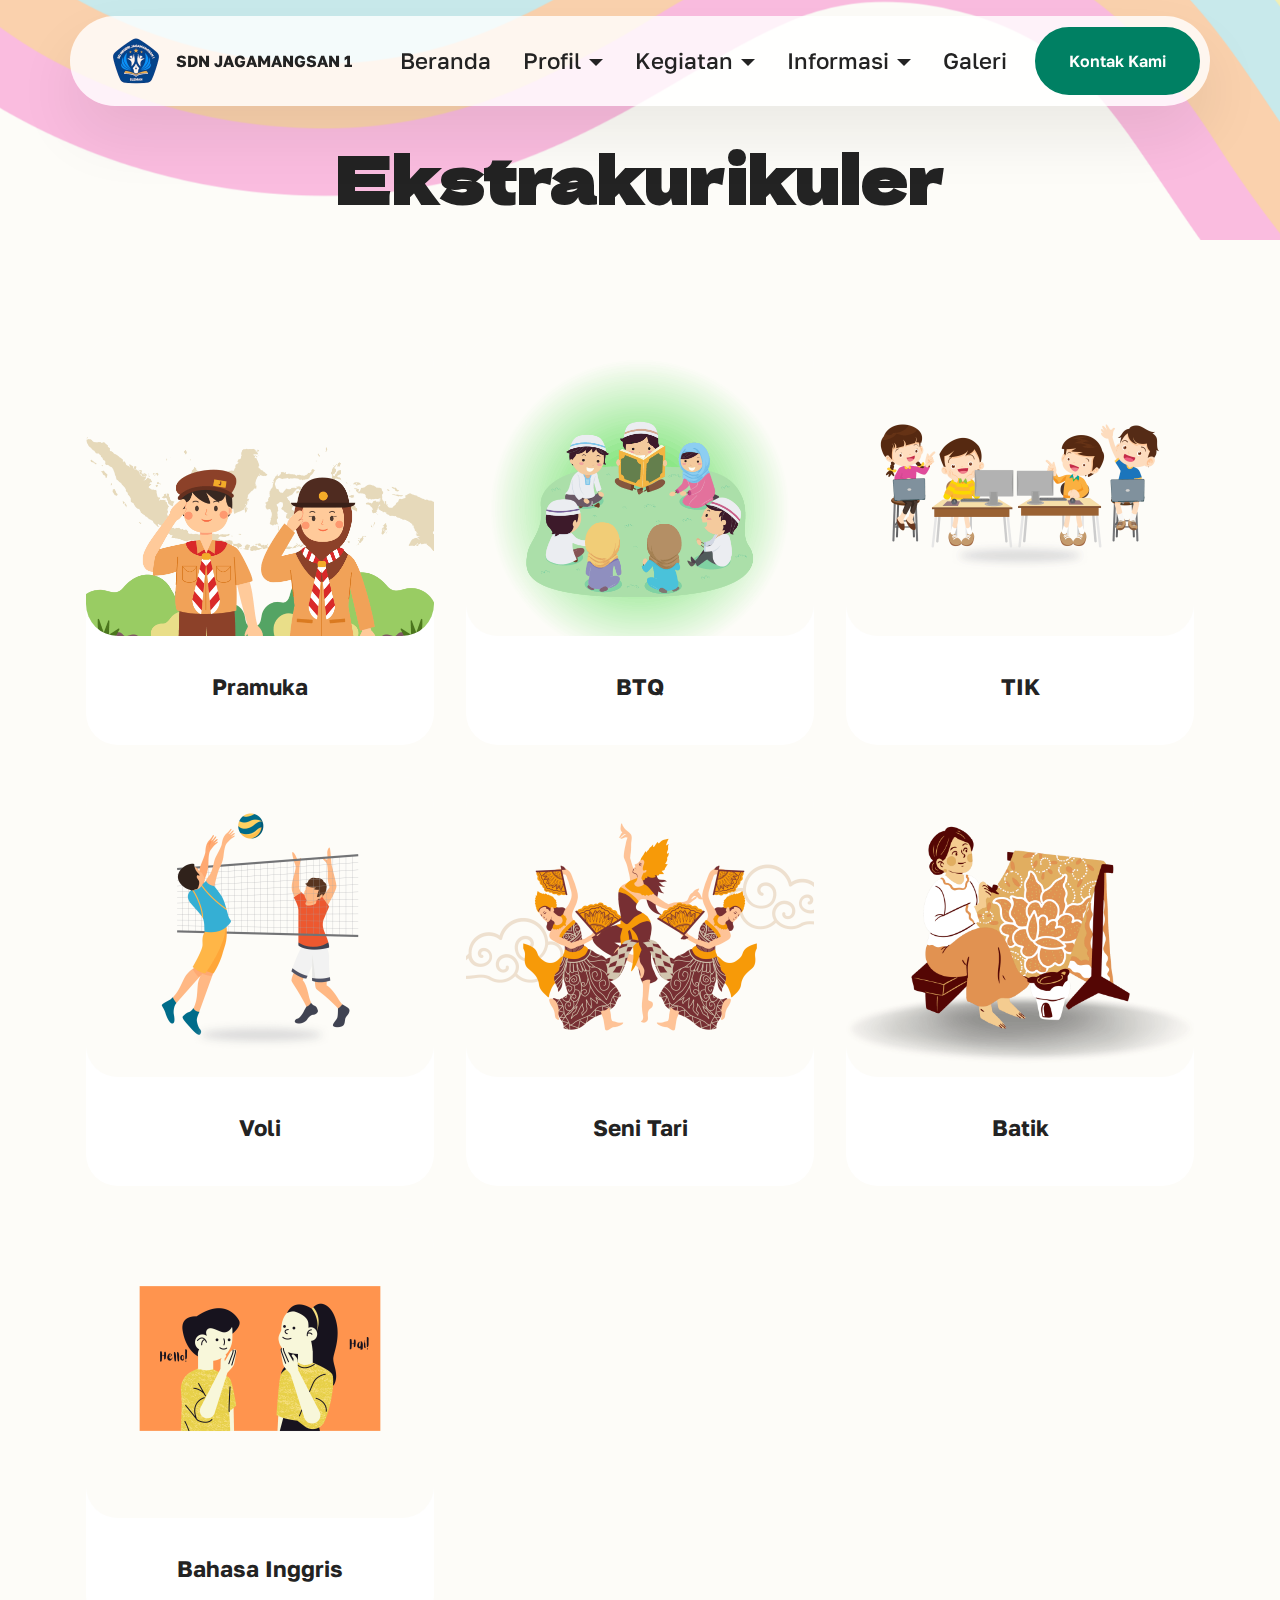
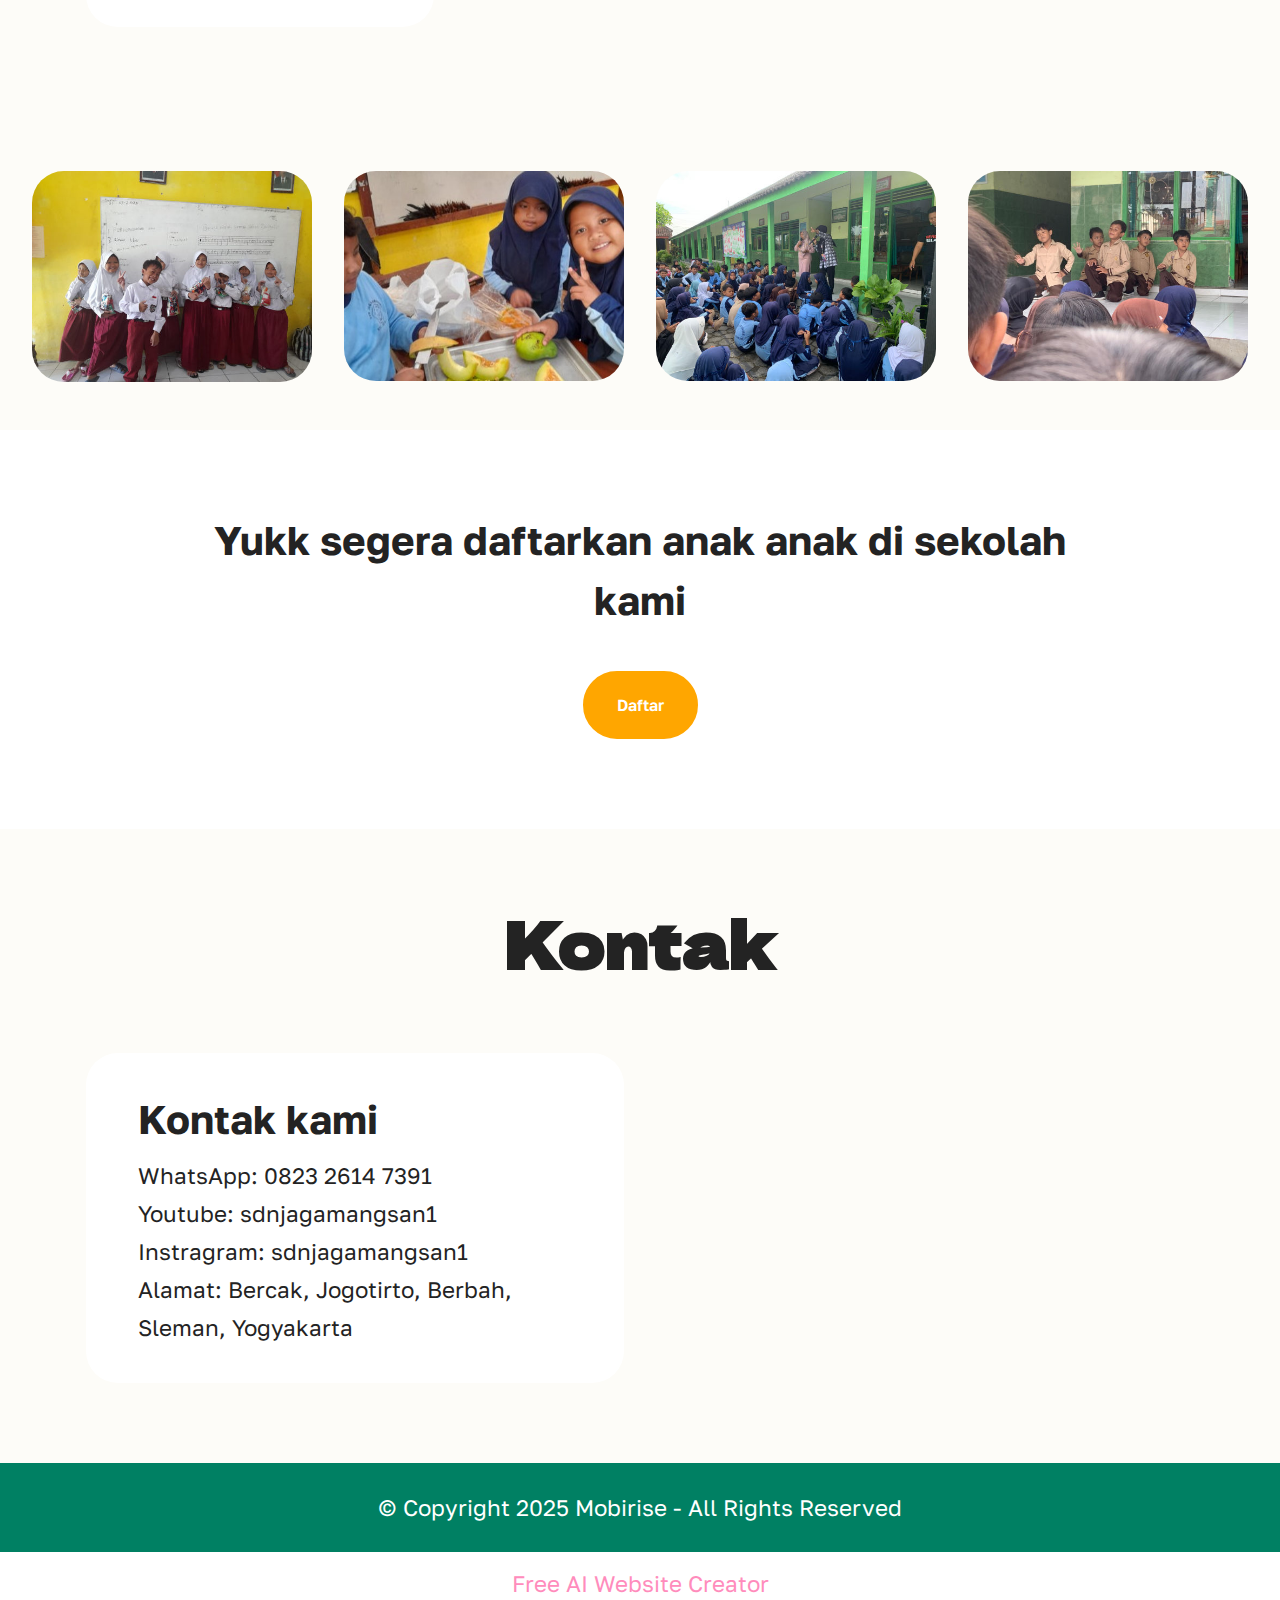
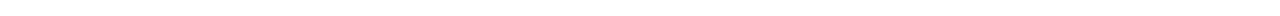
==== ekstrakurikuler.html @ c699a1b9 "satu" ====
<!DOCTYPE html>
<html  >
<head>
  <!-- Site made with Mobirise Website Builder v5.9.6, https://mobirise.com -->
  <meta charset="UTF-8">
  <meta http-equiv="X-UA-Compatible" content="IE=edge">
  <meta name="generator" content="Mobirise v5.9.6, mobirise.com">
  <meta name="viewport" content="width=device-width, initial-scale=1, minimum-scale=1">
  <link rel="shortcut icon" href="assets/images/channels4-profile-removebg-preview-96x96.png" type="image/x-icon">
  <meta name="description" content="">
  
  
  <title>Ekstrakurikuler</title>
  <link rel="stylesheet" href="assets/web/assets/mobirise-icons2/mobirise2.css">
  <link rel="stylesheet" href="assets/bootstrap/css/bootstrap.min.css">
  <link rel="stylesheet" href="assets/bootstrap/css/bootstrap-grid.min.css">
  <link rel="stylesheet" href="assets/bootstrap/css/bootstrap-reboot.min.css">
  <link rel="stylesheet" href="assets/parallax/jarallax.css">
  <link rel="stylesheet" href="assets/dropdown/css/style.css">
  <link rel="stylesheet" href="assets/theme/css/style.css">
  <link rel="preload" href="https://fonts.googleapis.com/css?family=Dela+Gothic+One:400&display=swap" as="style" onload="this.onload=null;this.rel='stylesheet'">
  <noscript><link rel="stylesheet" href="https://fonts.googleapis.com/css?family=Dela+Gothic+One:400&display=swap"></noscript>
  <link rel="preload" href="https://fonts.googleapis.com/css?family=Golos+Text:400,500,600,700,800,900&display=swap" as="style" onload="this.onload=null;this.rel='stylesheet'">
  <noscript><link rel="stylesheet" href="https://fonts.googleapis.com/css?family=Golos+Text:400,500,600,700,800,900&display=swap"></noscript>
  <link rel="preload" as="style" href="assets/mobirise/css/mbr-additional.css"><link rel="stylesheet" href="assets/mobirise/css/mbr-additional.css" type="text/css">

  
  
  
</head>
<body>
  
  <section data-bs-version="5.1" class="menu menu1 cid-u5FFKKvWVM" once="menu" id="menu01-23">
	

	<nav class="navbar navbar-dropdown navbar-fixed-top navbar-expand-lg">
		<div class="container">
			<div class="navbar-brand">
				<span class="navbar-logo">
					<a href="https://mobiri.se">
						<img src="assets/images/channels4-profile-removebg-preview-96x96.png" alt="Mobirise Website Builder" style="height: 3rem;">
					</a>
				</span>
				<span class="navbar-caption-wrap"><a class="navbar-caption text-black display-4" href="https://mobiri.se">SDN JAGAMANGSAN 1</a></span>
			</div>
			<button class="navbar-toggler" type="button" data-toggle="collapse" data-bs-toggle="collapse" data-target="#navbarSupportedContent" data-bs-target="#navbarSupportedContent" aria-controls="navbarNavAltMarkup" aria-expanded="false" aria-label="Toggle navigation">
				<div class="hamburger">
					<span></span>
					<span></span>
					<span></span>
					<span></span>
				</div>
			</button>
			<div class="collapse navbar-collapse" id="navbarSupportedContent">
				<ul class="navbar-nav nav-dropdown" data-app-modern-menu="true"><li class="nav-item">
						<a class="nav-link link text-black text-primary display-7" href="index.html">Beranda</a>
					</li>
					<li class="nav-item dropdown">
						<a class="nav-link link text-black dropdown-toggle display-7" href="https://mobiri.se" aria-expanded="false" data-toggle="dropdown-submenu" data-bs-toggle="dropdown" data-bs-auto-close="outside">Profil</a><div class="dropdown-menu" aria-labelledby="dropdown-407"><a class="text-black dropdown-item text-primary display-7" href="sejarah.html">Sejarah</a><a class="text-black show dropdown-item text-primary display-7" href="visi-misi.html">Visi Misi</a><a class="text-black dropdown-item text-primary display-7" href="struktur-oganisasi.html">Struktur Organisasi</a><a class="text-black show dropdown-item text-primary display-7" href="tenaga-pendidik.html">Tenaga Pendidik</a><a class="text-black show dropdown-item text-primary display-7" href="fasilitas.html">Fasilitas</a></div>
					</li>
					<li class="nav-item dropdown">
						<a class="nav-link link text-black dropdown-toggle display-7" href="https://mobiri.se" data-toggle="dropdown-submenu" data-bs-toggle="dropdown" data-bs-auto-close="outside" aria-expanded="false">Kegiatan</a><div class="dropdown-menu" aria-labelledby="dropdown-950"><a class="text-black dropdown-item text-primary display-7" href="intrakurikuler.html">Intrakurikuler</a><a class="text-black show dropdown-item text-primary display-7" href="ekstrakurikuler.html">Ekstrakurikuler</a></div>
					</li><li class="nav-item dropdown"><a class="nav-link link text-black dropdown-toggle display-7" href="https://mobiri.se" data-toggle="dropdown-submenu" data-bs-toggle="dropdown" data-bs-auto-close="outside" aria-expanded="false">Informasi</a><div class="dropdown-menu" aria-labelledby="dropdown-753"><a class="text-black dropdown-item text-primary display-7" href="pengumuman.html">Pengumuman</a><a class="text-black show dropdown-item text-primary display-7" href="pendaftaran.html">Pendaftaran</a></div></li><li class="nav-item"><a class="nav-link link text-black text-primary display-7" href="galeri.html">Galeri</a></li></ul>
				
				<div class="navbar-buttons mbr-section-btn"><a class="btn btn-danger display-4" href="kontak-kami.html">Kontak Kami</a></div>
			</div>
		</div>
	</nav>
</section>

<section data-bs-version="5.1" class="article11 cid-u5FFKLcJy8" id="article11-24">
    

    
    
    <div class="container">
        <div class="row justify-content-center">
            <div class="title col-md-12 col-lg-10">
                <h3 class="mbr-section-title mbr-fonts-style align-center mt-0 mb-0 display-2"><strong>Ekstrakurikuler</strong></h3>
                
                
            </div>
        </div>
    </div>
</section>

<section data-bs-version="5.1" class="features6 cid-uaX5LR3pZO" id="features06-4h">
	
	
	<div class="container">
		<div class="row justify-content-center">
			<div class="col-12 content-head">
				
			</div>
		</div>
		<div class="row">
			<div class="item features-image col-12 col-md-6 col-lg-4">
				<div class="item-wrapper">
					<div class="item-img">
						<img src="assets/images/pramuka-696x696.png" alt="Mobirise Website Builder">
					</div>
					<div class="item-content">
						<h5 class="item-title mbr-fonts-style display-7">
							<strong>Pramuka</strong></h5>
						
						
					</div>
				</div>
			</div>
			<div class="item features-image col-12 col-md-6 col-lg-4">
				<div class="item-wrapper">
					<div class="item-img">
						<img src="assets/images/mengaji-1-696x696.png" alt="Mobirise Website Builder">
					</div>
					<div class="item-content">
						<h5 class="item-title mbr-fonts-style display-7">
							<strong>BTQ</strong></h5>
						
						
					</div>
				</div>
			</div>
			<div class="item features-image col-12 col-md-6 col-lg-4">
				<div class="item-wrapper">
					<div class="item-img">
						<img src="assets/images/tik-696x696.png" alt="Mobirise Website Builder">
					</div>
					<div class="item-content">
						<h5 class="item-title mbr-fonts-style display-7">
							<strong>TIK</strong></h5>
						
						
					</div>
				</div>
			</div><div class="item features-image col-12 col-md-6 col-lg-4">
				<div class="item-wrapper">
					<div class="item-img">
						<img src="assets/images/voli-1-696x696.png" alt="Mobirise Website Builder" data-slide-to="3" data-bs-slide-to="4">
					</div>
					<div class="item-content">
						<h5 class="item-title mbr-fonts-style display-7">
							<strong>Voli</strong></h5>
						
						
					</div>
				</div>
			</div><div class="item features-image col-12 col-md-6 col-lg-4">
				<div class="item-wrapper">
					<div class="item-img">
						<img src="assets/images/seni-tari-696x696.png" alt="Mobirise Website Builder" data-slide-to="4" data-bs-slide-to="5">
					</div>
					<div class="item-content">
						<h5 class="item-title mbr-fonts-style display-7">
							<strong>Seni Tari</strong></h5>
						
						
					</div>
				</div>
			</div><div class="item features-image col-12 col-md-6 col-lg-4">
				<div class="item-wrapper">
					<div class="item-img">
						<img src="assets/images/batik-1-696x696.png" alt="Mobirise Website Builder" data-slide-to="5" data-bs-slide-to="6">
					</div>
					<div class="item-content">
						<h5 class="item-title mbr-fonts-style display-7">
							<strong>Batik</strong></h5>
						
						
					</div>
				</div>
			</div><div class="item features-image col-12 col-md-6 col-lg-4">
				<div class="item-wrapper">
					<div class="item-img">
						<img src="assets/images/bahasa-inggris-696x696.png" alt="Mobirise Website Builder" data-slide-to="6" data-bs-slide-to="7">
					</div>
					<div class="item-content">
						<h5 class="item-title mbr-fonts-style display-7">
							<strong>Bahasa Inggris</strong></h5>
						
						
					</div>
				</div>
			</div>
		</div>
	</div>
</section>

<section data-bs-version="5.1" class="gallery3 cid-ubiiFewGt9" id="gallery03-4z">
    
    
    <div class="container-fluid">
      <div class="row justify-content-center">
        <div class="col-12 content-head">
          
        </div>
      </div>
      <div class="row">
        <div class="item features-image mb-4 col-6 col-md-4 col-lg-3">
          <div class="item-wrapper">
            <div class="item-img mb-3">
              <img src="assets/images/bu-karni-p5-518x389.jpg" alt="Mobirise Website Builder" title="" data-slide-to="0" data-bs-slide-to="0">
            </div>
            
          </div>
        </div>
        <div class="item features-image mb-4 col-6 col-md-4 col-lg-3">
          <div class="item-wrapper">
            <div class="item-img mb-3">
              <img src="assets/images/p5-bu-karni-518x691.jpeg" alt="Mobirise Website Builder" title="" data-slide-to="1" data-bs-slide-to="1">
            </div>
            
          </div>
        </div>
        <div class="item features-image mb-4 col-6 col-md-4 col-lg-3">
          <div class="item-wrapper">
            <div class="item-img mb-3">
              <img src="assets/images/whatsapp-image-2024-03-09-at-16.23.41-518x388.jpg" alt="Mobirise Website Builder" title="" data-slide-to="2" data-bs-slide-to="2">
            </div>
            
          </div>
        </div>
        <div class="item features-image mb-4 col-6 col-md-4 col-lg-3">
          <div class="item-wrapper">
            <div class="item-img mb-3">
              <img src="assets/images/whatsapp-image-2024-04-22-at-08.17.10-518x388.jpg" alt="Mobirise Website Builder" title="" data-slide-to="3" data-bs-slide-to="3">
            </div>
            
          </div>
        </div>
      </div>
    </div>
  </section>

<section data-bs-version="5.1" class="article11 cid-ubo1JWiK8D mbr-parallax-background" id="article11-51">
    

    
    
    <div class="container">
        <div class="row justify-content-center">
            <div class="title col-md-12 col-lg-10">
                <h3 class="mbr-section-title mbr-fonts-style align-center mt-0 mb-0 display-5"><strong>Yukk segera daftarkan anak anak di sekolah kami</strong></h3>
                
                <div class="mbr-section-btn align-center mt-4"><a class="btn btn-secondary display-4" href="https://wa.me/6287838327234?text=Saya%20ingin%20mendapatkan%20informasi%20PPDB%20SD%20Negeri%20Jagamangsan%201">Daftar</a></div>
            </div>
        </div>
    </div>
</section>

<section data-bs-version="5.1" class="contacts2 map1 cid-uascmlKrQj" id="contacts02-4a">

    

    
    <div class="container">
        <div class="row justify-content-center">
            <div class="col-12 content-head">
                <div class="mbr-section-head mb-5">
                    <h3 class="mbr-section-title mbr-fonts-style align-center mb-0 display-2">
                        <strong>Kontak</strong></h3>
                    
                </div>
            </div>
        </div>
        <div class="row justify-content-center mt-4">
            <div class="card col-12 col-md-6">
                <div class="card-wrapper">
                    <div class="text-wrapper">
                        <h5 class="cardTitle mbr-fonts-style mb-2 display-5">
                        <strong>Kontak kami</strong></h5>
                    <ul class="list mbr-fonts-style display-7">
                        <li class="mbr-text item-wrap"><span style="font-size: 1.4rem;">WhatsApp: 0823 2614 7391</span><br></li>
                        <li class="mbr-text item-wrap">Youtube: sdnjagamangsan1</li>
                        <li class="mbr-text item-wrap">Instragram: sdnjagamangsan1</li><li class="mbr-text item-wrap">Alamat: Bercak, Jogotirto, Berbah, Sleman, Yogyakarta</li>
                    </ul>
                    </div>
                </div>
            </div>
            <div class="map-wrapper col-12 col-md-6">
                <div class="google-map"><iframe frameborder="0" style="border:0" src="https://www.google.com/maps/embed?pb=!1m18!1m12!1m3!1d3952.758239607634!2d110.47816917468333!3d-7.81539607760584!2m3!1f0!2f0!3f0!3m2!1i1024!2i768!4f13.1!3m3!1m2!1s0x2e7a505c04a96737%3A0x9ee2228bad907ce1!2sSD%20Negeri%20Jagamangsan%201%20Jogotirto%20Berbah%20Sleman!5e0!3m2!1sid!2sid!4v1709206261311!5m2!1sid!2sid" allowfullscreen=""></iframe></div>
            </div>
        </div>
    </div>
</section>

<section data-bs-version="5.1" class="footer4 cid-u5FFKO2Dre" once="footers" id="footer04-29">

    

    

    <div class="container">
        <div class="media-container-row align-center mbr-white">
            <div class="col-12">
                <p class="mbr-text mb-0 mbr-fonts-style display-7">
                    © Copyright 2025 Mobirise - All Rights Reserved
                </p>
            </div>
        </div>
    </div>
</section><section class="display-7" style="padding: 0;align-items: center;justify-content: center;flex-wrap: wrap;    align-content: center;display: flex;position: relative;height: 4rem;"><a href="https://mobiri.se/3088887" style="flex: 1 1;height: 4rem;position: absolute;width: 100%;z-index: 1;"><img alt="" style="height: 4rem;" src="[data-uri]"></a><p style="margin: 0;text-align: center;" class="display-7">&#8204;</p><a style="z-index:1" href="https://mobirise.com/builder/ai-website-creator.html">Free AI Website Creator</a></section><script src="assets/bootstrap/js/bootstrap.bundle.min.js"></script>  <script src="assets/parallax/jarallax.js"></script>  <script src="assets/smoothscroll/smooth-scroll.js"></script>  <script src="assets/ytplayer/index.js"></script>  <script src="assets/dropdown/js/navbar-dropdown.js"></script>  <script src="assets/theme/js/script.js"></script>  
  
  
</body>
</html>
---- assets/web/assets/mobirise-icons2/mobirise2.css ----
@font-face {
  font-family: 'Moririse2';
  font-display: swap;
  src:  url('mobirise2.eot?f2bix4');
  src:  url('mobirise2.eot?f2bix4#iefix') format('embedded-opentype'),
    url('mobirise2.ttf?f2bix4') format('truetype'),
    url('mobirise2.woff?f2bix4') format('woff'),
    url('mobirise2.svg?f2bix4#mobirise2') format('svg');
  font-weight: normal;
  font-style: normal;
}

[class^="mobi-"], [class*=" mobi-"] {
  /* use !important to prevent issues with browser extensions that change fonts */
  font-family: 'Moririse2' !important;
  speak: none;
  font-style: normal;
  font-weight: normal;
  font-variant: normal;
  text-transform: none;
  line-height: 1;

  /* Better Font Rendering =========== */
  -webkit-font-smoothing: antialiased;
  -moz-osx-font-smoothing: grayscale;
}

.mobi-mbri-add-submenu:before {
  content: "\e900";
}
.mobi-mbri-alert:before {
  content: "\e901";
}
.mobi-mbri-align-center:before {
  content: "\e902";
}
.mobi-mbri-align-justify:before {
  content: "\e903";
}
.mobi-mbri-align-left:before {
  content: "\e904";
}
.mobi-mbri-align-right:before {
  content: "\e905";
}
.mobi-mbri-android:before {
  content: "\e906";
}
.mobi-mbri-apple:before {
  content: "\e907";
}
.mobi-mbri-arrow-down:before {
  content: "\e908";
}
.mobi-mbri-arrow-next:before {
  content: "\e909";
}
.mobi-mbri-arrow-prev:before {
  content: "\e90a";
}
.mobi-mbri-arrow-up:before {
  content: "\e90b";
}
.mobi-mbri-bold:before {
  content: "\e90c";
}
.mobi-mbri-bookmark:before {
  content: "\e90d";
}
.mobi-mbri-bootstrap:before {
  content: "\e90e";
}
.mobi-mbri-briefcase:before {
  content: "\e90f";
}
.mobi-mbri-browse:before {
  content: "\e910";
}
.mobi-mbri-bulleted-list:before {
  content: "\e911";
}
.mobi-mbri-calendar:before {
  content: "\e912";
}
.mobi-mbri-camera:before {
  content: "\e913";
}
.mobi-mbri-cart-add:before {
  content: "\e914";
}
.mobi-mbri-cart-full:before {
  content: "\e915";
}
.mobi-mbri-cash:before {
  content: "\e916";
}
.mobi-mbri-change-style:before {
  content: "\e917";
}
.mobi-mbri-chat:before {
  content: "\e918";
}
.mobi-mbri-clock:before {
  content: "\e919";
}
.mobi-mbri-close:before {
  content: "\e91a";
}
.mobi-mbri-cloud:before {
  content: "\e91b";
}
.mobi-mbri-code:before {
  content: "\e91c";
}
.mobi-mbri-contact-form:before {
  content: "\e91d";
}
.mobi-mbri-credit-card:before {
  content: "\e91e";
}
.mobi-mbri-cursor-click:before {
  content: "\e91f";
}
.mobi-mbri-cust-feedback:before {
  content: "\e920";
}
.mobi-mbri-database:before {
  content: "\e921";
}
.mobi-mbri-delivery:before {
  content: "\e922";
}
.mobi-mbri-desktop:before {
  content: "\e923";
}
.mobi-mbri-devices:before {
  content: "\e924";
}
.mobi-mbri-down:before {
  content: "\e925";
}
.mobi-mbri-download-2:before {
  content: "\e926";
}
.mobi-mbri-download:before {
  content: "\e927";
}
.mobi-mbri-drag-n-drop-2:before {
  content: "\e928";
}
.mobi-mbri-drag-n-drop:before {
  content: "\e929";
}
.mobi-mbri-edit-2:before {
  content: "\e92a";
}
.mobi-mbri-edit:before {
  content: "\e92b";
}
.mobi-mbri-error:before {
  content: "\e92c";
}
.mobi-mbri-extension:before {
  content: "\e92d";
}
.mobi-mbri-features:before {
  content: "\e92e";
}
.mobi-mbri-file:before {
  content: "\e92f";
}
.mobi-mbri-flag:before {
  content: "\e930";
}
.mobi-mbri-folder:before {
  content: "\e931";
}
.mobi-mbri-gift:before {
  content: "\e932";
}
.mobi-mbri-github:before {
  content: "\e933";
}
.mobi-mbri-globe-2:before {
  content: "\e934";
}
.mobi-mbri-globe:before {
  content: "\e935";
}
.mobi-mbri-growing-chart:before {
  content: "\e936";
}
.mobi-mbri-hearth:before {
  content: "\e937";
}
.mobi-mbri-help:before {
  content: "\e938";
}
.mobi-mbri-home:before {
  content: "\e939";
}
.mobi-mbri-hot-cup:before {
  content: "\e93a";
}
.mobi-mbri-idea:before {
  content: "\e93b";
}
.mobi-mbri-image-gallery:before {
  content: "\e93c";
}
.mobi-mbri-image-slider:before {
  content: "\e93d";
}
.mobi-mbri-info:before {
  content: "\e93e";
}
.mobi-mbri-italic:before {
  content: "\e93f";
}
.mobi-mbri-key:before {
  content: "\e940";
}
.mobi-mbri-laptop:before {
  content: "\e941";
}
.mobi-mbri-layers:before {
  content: "\e942";
}
.mobi-mbri-left-right:before {
  content: "\e943";
}
.mobi-mbri-left:before {
  content: "\e944";
}
.mobi-mbri-letter:before {
  content: "\e945";
}
.mobi-mbri-like:before {
  content: "\e946";
}
.mobi-mbri-link:before {
  content: "\e947";
}
.mobi-mbri-lock:before {
  content: "\e948";
}
.mobi-mbri-login:before {
  content: "\e949";
}
.mobi-mbri-logout:before {
  content: "\e94a";
}
.mobi-mbri-magic-stick:before {
  content: "\e94b";
}
.mobi-mbri-map-pin:before {
  content: "\e94c";
}
.mobi-mbri-menu:before {
  content: "\e94d";
}
.mobi-mbri-mobile-2:before {
  content: "\e94e";
}
.mobi-mbri-mobile-horizontal:before {
  content: "\e94f";
}
.mobi-mbri-mobile:before {
  content: "\e950";
}
.mobi-mbri-mobirise:before {
  content: "\e951";
}
.mobi-mbri-more-horizontal:before {
  content: "\e952";
}
.mobi-mbri-more-vertical:before {
  content: "\e953";
}
.mobi-mbri-music:before {
  content: "\e954";
}
.mobi-mbri-new-file:before {
  content: "\e955";
}
.mobi-mbri-numbered-list:before {
  content: "\e956";
}
.mobi-mbri-opened-folder:before {
  content: "\e957";
}
.mobi-mbri-pages:before {
  content: "\e958";
}
.mobi-mbri-paper-plane:before {
  content: "\e959";
}
.mobi-mbri-paperclip:before {
  content: "\e95a";
}
.mobi-mbri-phone:before {
  content: "\e95b";
}
.mobi-mbri-photo:before {
  content: "\e95c";
}
.mobi-mbri-photos:before {
  content: "\e95d";
}
.mobi-mbri-pin:before {
  content: "\e95e";
}
.mobi-mbri-play:before {
  content: "\e95f";
}
.mobi-mbri-plus:before {
  content: "\e960";
}
.mobi-mbri-preview:before {
  content: "\e961";
}
.mobi-mbri-print:before {
  content: "\e962";
}
.mobi-mbri-protect:before {
  content: "\e963";
}
.mobi-mbri-question:before {
  content: "\e964";
}
.mobi-mbri-quote-left:before {
  content: "\e965";
}
.mobi-mbri-quote-right:before {
  content: "\e966";
}
.mobi-mbri-redo:before {
  content: "\e967";
}
.mobi-mbri-refresh:before {
  content: "\e968";
}
.mobi-mbri-responsive-2:before {
  content: "\e969";
}
.mobi-mbri-responsive:before {
  content: "\e96a";
}
.mobi-mbri-right:before {
  content: "\e96b";
}
.mobi-mbri-rocket:before {
  content: "\e96c";
}
.mobi-mbri-sad-face:before {
  content: "\e96d";
}
.mobi-mbri-sale:before {
  content: "\e96e";
}
.mobi-mbri-save:before {
  content: "\e96f";
}
.mobi-mbri-search:before {
  content: "\e970";
}
.mobi-mbri-setting-2:before {
  content: "\e971";
}
.mobi-mbri-setting-3:before {
  content: "\e972";
}
.mobi-mbri-setting:before {
  content: "\e973";
}
.mobi-mbri-share:before {
  content: "\e974";
}
.mobi-mbri-shopping-bag:before {
  content: "\e975";
}
.mobi-mbri-shopping-basket:before {
  content: "\e976";
}
.mobi-mbri-shopping-cart:before {
  content: "\e977";
}
.mobi-mbri-sites:before {
  content: "\e978";
}
.mobi-mbri-smile-face:before {
  content: "\e979";
}
.mobi-mbri-speed:before {
  content: "\e97a";
}
.mobi-mbri-star:before {
  content: "\e97b";
}
.mobi-mbri-success:before {
  content: "\e97c";
}
.mobi-mbri-sun:before {
  content: "\e97d";
}
.mobi-mbri-sun2:before {
  content: "\e97e";
}
.mobi-mbri-tablet-vertical:before {
  content: "\e97f";
}
.mobi-mbri-tablet:before {
  content: "\e980";
}
.mobi-mbri-target:before {
  content: "\e981";
}
.mobi-mbri-timer:before {
  content: "\e982";
}
.mobi-mbri-to-ftp:before {
  content: "\e983";
}
.mobi-mbri-to-local-drive:before {
  content: "\e984";
}
.mobi-mbri-touch-swipe:before {
  content: "\e985";
}
.mobi-mbri-touch:before {
  content: "\e986";
}
.mobi-mbri-trash:before {
  content: "\e987";
}
.mobi-mbri-underline:before {
  content: "\e988";
}
.mobi-mbri-undo:before {
  content: "\e989";
}
.mobi-mbri-unlink:before {
  content: "\e98a";
}
.mobi-mbri-unlock:before {
  content: "\e98b";
}
.mobi-mbri-up-down:before {
  content: "\e98c";
}
.mobi-mbri-up:before {
  content: "\e98d";
}
.mobi-mbri-update:before {
  content: "\e98e";
}
.mobi-mbri-upload-2:before {
  content: "\e98f";
}
.mobi-mbri-upload:before {
  content: "\e990";
}
.mobi-mbri-user-2:before {
  content: "\e991";
}
.mobi-mbri-user:before {
  content: "\e992";
}
.mobi-mbri-users:before {
  content: "\e993";
}
.mobi-mbri-video-play:before {
  content: "\e994";
}
.mobi-mbri-video:before {
  content: "\e995";
}
.mobi-mbri-watch:before {
  content: "\e996";
}
.mobi-mbri-website-theme-2:before {
  content: "\e997";
}
.mobi-mbri-website-theme:before {
  content: "\e998";
}
.mobi-mbri-wifi:before {
  content: "\e999";
}
.mobi-mbri-windows:before {
  content: "\e99a";
}
.mobi-mbri-zoom-in:before {
  content: "\e99b";
}
.mobi-mbri-zoom-out:before {
  content: "\e99c";
}
---- assets/parallax/jarallax.css ----
.jarallax {
    position: relative;
    z-index: 0;
}
.jarallax > .jarallax-img {
    position: absolute;
    object-fit: cover;
    /* support for plugin https://github.com/bfred-it/object-fit-images */
    font-family: 'object-fit: cover;';
    top: 0;
    left: 0;
    width: 100%;
    height: 100%;
    z-index: -1;
}
---- assets/dropdown/css/style.css ----
.navbar-dropdown {
  left: 0;
  padding: 0;
  position: absolute;
  right: 0;
  top: 0;
  transition: all 0.45s ease;
  z-index: 1030;
  background: #282828; }
  .navbar-dropdown .navbar-logo {
    margin-right: 0.8rem;
    transition: margin 0.3s ease-in-out;
    vertical-align: middle; }
    .navbar-dropdown .navbar-logo img {
      height: 3.125rem;
      transition: all 0.3s ease-in-out; }
    .navbar-dropdown .navbar-logo.mbr-iconfont {
      font-size: 3.125rem;
      line-height: 3.125rem; }
  .navbar-dropdown .navbar-caption {
    font-weight: 700;
    white-space: normal;
    vertical-align: -4px;
    line-height: 3.125rem !important; }
    .navbar-dropdown .navbar-caption, .navbar-dropdown .navbar-caption:hover {
      color: inherit;
      text-decoration: none; }
  .navbar-dropdown .mbr-iconfont + .navbar-caption {
    vertical-align: -1px; }
  .navbar-dropdown.navbar-fixed-top {
    position: fixed; }
  .navbar-dropdown .navbar-brand span {
    vertical-align: -4px; }
  .navbar-dropdown.bg-color.transparent {
    background: none; }
  .navbar-dropdown.navbar-short .navbar-brand {
    padding: 0.625rem 0; }
    .navbar-dropdown.navbar-short .navbar-brand span {
      vertical-align: -1px; }
  .navbar-dropdown.navbar-short .navbar-caption {
    line-height: 2.375rem !important;
    vertical-align: -2px; }
  .navbar-dropdown.navbar-short .navbar-logo {
    margin-right: 0.5rem; }
    .navbar-dropdown.navbar-short .navbar-logo img {
      height: 2.375rem; }
    .navbar-dropdown.navbar-short .navbar-logo.mbr-iconfont {
      font-size: 2.375rem;
      line-height: 2.375rem; }
  .navbar-dropdown.navbar-short .mbr-table-cell {
    height: 3.625rem; }
  .navbar-dropdown .navbar-close {
    left: 0.6875rem;
    position: fixed;
    top: 0.75rem;
    z-index: 1000; }
  .navbar-dropdown .hamburger-icon {
    content: "";
    display: inline-block;
    vertical-align: middle;
    width: 16px;
    -webkit-box-shadow: 0 -6px 0 1px #282828,0 0 0 1px #282828,0 6px 0 1px #282828;
    -moz-box-shadow: 0 -6px 0 1px #282828,0 0 0 1px #282828,0 6px 0 1px #282828;
    box-shadow: 0 -6px 0 1px #282828,0 0 0 1px #282828,0 6px 0 1px #282828; }

.dropdown-menu .dropdown-toggle[data-toggle="dropdown-submenu"]::after {
  border-bottom: 0.35em solid transparent;
  border-left: 0.35em solid;
  border-right: 0;
  border-top: 0.35em solid transparent;
  margin-left: 0.3rem; }

.dropdown-menu .dropdown-item:focus {
  outline: 0; }

.nav-dropdown {
  font-size: 0.75rem;
  font-weight: 500;
  height: auto !important; }
  .nav-dropdown .nav-btn {
    padding-left: 1rem; }
  .nav-dropdown .link {
    margin: .667em 1.667em;
    font-weight: 500;
    padding: 0;
    transition: color .2s ease-in-out; }
    .nav-dropdown .link.dropdown-toggle {
      margin-right: 2.583em; }
      .nav-dropdown .link.dropdown-toggle::after {
        margin-left: .25rem;
        border-top: 0.35em solid;
        border-right: 0.35em solid transparent;
        border-left: 0.35em solid transparent;
        border-bottom: 0; }
      .nav-dropdown .link.dropdown-toggle[aria-expanded="true"] {
        margin: 0;
        padding: 0.667em 3.263em  0.667em 1.667em; }
  .nav-dropdown .link::after,
  .nav-dropdown .dropdown-item::after {
    color: inherit; }
  .nav-dropdown .btn {
    font-size: 0.75rem;
    font-weight: 700;
    letter-spacing: 0;
    margin-bottom: 0;
    padding-left: 1.25rem;
    padding-right: 1.25rem; }
  .nav-dropdown .dropdown-menu {
    border-radius: 0;
    border: 0;
    left: 0;
    margin: 0;
    padding-bottom: 1.25rem;
    padding-top: 1.25rem;
    position: relative; }
  .nav-dropdown .dropdown-submenu {
    margin-left: 0.125rem;
    top: 0; }
  .nav-dropdown .dropdown-item {
    font-weight: 500;
    line-height: 2;
    padding: 0.3846em 4.615em 0.3846em 1.5385em;
    position: relative;
    transition: color .2s ease-in-out, background-color .2s ease-in-out; }
    .nav-dropdown .dropdown-item::after {
      margin-top: -0.3077em;
      position: absolute;
      right: 1.1538em;
      top: 50%; }
    .nav-dropdown .dropdown-item:focus, .nav-dropdown .dropdown-item:hover {
      background: none; }

@media (max-width: 767px) {
  .nav-dropdown.navbar-toggleable-sm {
    bottom: 0;
    display: none;
    left: 0;
    overflow-x: hidden;
    position: fixed;
    top: 0;
    transform: translateX(-100%);
    -ms-transform: translateX(-100%);
    -webkit-transform: translateX(-100%);
    width: 18.75rem;
    z-index: 999; } }
.nav-dropdown.navbar-toggleable-xl {
  bottom: 0;
  display: none;
  left: 0;
  overflow-x: hidden;
  position: fixed;
  top: 0;
  transform: translateX(-100%);
  -ms-transform: translateX(-100%);
  -webkit-transform: translateX(-100%);
  width: 18.75rem;
  z-index: 999; }

.nav-dropdown-sm {
  display: block !important;
  overflow-x: hidden;
  overflow: auto;
  padding-top: 3.875rem; }
  .nav-dropdown-sm::after {
    content: "";
    display: block;
    height: 3rem;
    width: 100%; }
  .nav-dropdown-sm.collapse.in ~ .navbar-close {
    display: block !important; }
  .nav-dropdown-sm.collapsing, .nav-dropdown-sm.collapse.in {
    transform: translateX(0);
    -ms-transform: translateX(0);
    -webkit-transform: translateX(0);
    transition: all 0.25s ease-out;
    -webkit-transition: all 0.25s ease-out;
    background: #282828; }
  .nav-dropdown-sm.collapsing[aria-expanded="false"] {
    transform: translateX(-100%);
    -ms-transform: translateX(-100%);
    -webkit-transform: translateX(-100%); }
  .nav-dropdown-sm .nav-item {
    display: block;
    margin-left: 0 !important;
    padding-left: 0; }
  .nav-dropdown-sm .link,
  .nav-dropdown-sm .dropdown-item {
    border-top: 1px dotted rgba(255, 255, 255, 0.1);
    font-size: 0.8125rem;
    line-height: 1.6;
    margin: 0 !important;
    padding: 0.875rem 2.4rem 0.875rem 1.5625rem !important;
    position: relative;
    white-space: normal; }
    .nav-dropdown-sm .link:focus, .nav-dropdown-sm .link:hover,
    .nav-dropdown-sm .dropdown-item:focus,
    .nav-dropdown-sm .dropdown-item:hover {
      background: rgba(0, 0, 0, 0.2) !important;
      color: #c0a375; }
  .nav-dropdown-sm .nav-btn {
    position: relative;
    padding: 1.5625rem 1.5625rem 0 1.5625rem; }
    .nav-dropdown-sm .nav-btn::before {
      border-top: 1px dotted rgba(255, 255, 255, 0.1);
      content: "";
      left: 0;
      position: absolute;
      top: 0;
      width: 100%; }
    .nav-dropdown-sm .nav-btn + .nav-btn {
      padding-top: 0.625rem; }
      .nav-dropdown-sm .nav-btn + .nav-btn::before {
        display: none; }
  .nav-dropdown-sm .btn {
    padding: 0.625rem 0; }
  .nav-dropdown-sm .dropdown-toggle[data-toggle="dropdown-submenu"]::after {
    margin-left: .25rem;
    border-top: 0.35em solid;
    border-right: 0.35em solid transparent;
    border-left: 0.35em solid transparent;
    border-bottom: 0; }
  .nav-dropdown-sm .dropdown-toggle[data-toggle="dropdown-submenu"][aria-expanded="true"]::after {
    border-top: 0;
    border-right: 0.35em solid transparent;
    border-left: 0.35em solid transparent;
    border-bottom: 0.35em solid; }
  .nav-dropdown-sm .dropdown-menu {
    margin: 0;
    padding: 0;
    position: relative;
    top: 0;
    left: 0;
    width: 100%;
    border: 0;
    float: none;
    border-radius: 0;
    background: none; }
  .nav-dropdown-sm .dropdown-submenu {
    left: 100%;
    margin-left: 0.125rem;
    margin-top: -1.25rem;
    top: 0; }

.navbar-toggleable-sm .nav-dropdown .dropdown-menu {
  position: absolute; }

.navbar-toggleable-sm .nav-dropdown .dropdown-submenu {
  left: 100%;
  margin-left: 0.125rem;
  margin-top: -1.25rem;
  top: 0; }

.navbar-toggleable-sm.opened .nav-dropdown .dropdown-menu {
  position: relative; }

.navbar-toggleable-sm.opened .nav-dropdown .dropdown-submenu {
  left: 0;
  margin-left: 00rem;
  margin-top: 0rem;
  top: 0; }

.is-builder .nav-dropdown.collapsing {
  transition: none !important; }
---- assets/theme/css/style.css ----
@charset "UTF-8";
section {
  background-color: #ffffff;
}

body {
  font-style: normal;
  line-height: 1.5;
  font-weight: 400;
  color: #232323;
  position: relative;
}

button {
  background-color: transparent;
  border-color: transparent;
}

.embla__button,
.carousel-control {
  background-color: #edefea !important;
  opacity: 0.8 !important;
  color: #464845 !important;
  border-color: #edefea !important;
}

.carousel .close,
.modalWindow .close {
  background-color: #edefea !important;
  color: #464845 !important;
  border-color: #edefea !important;
  opacity: 0.8 !important;
}

.carousel .close:hover,
.modalWindow .close:hover {
  opacity: 1 !important;
}

.carousel-indicators li {
  background-color: #edefea !important;
  border: 2px solid #464845 !important;
}

.carousel-indicators li:hover,
.carousel-indicators li:active {
  opacity: 0.8 !important;
}

.embla__button:hover,
.carousel-control:hover {
  background-color: #edefea !important;
  opacity: 1 !important;
}

.modalWindow-video-container {
  height: 80%;
}

section,
.container,
.container-fluid {
  position: relative;
  word-wrap: break-word;
}

a.mbr-iconfont:hover {
  text-decoration: none;
}

.article .lead p,
.article .lead ul,
.article .lead ol,
.article .lead pre,
.article .lead blockquote {
  margin-bottom: 0;
}

a {
  font-style: normal;
  font-weight: 400;
  cursor: pointer;
}
a, a:hover {
  text-decoration: none;
}

.mbr-section-title {
  font-style: normal;
  line-height: 1.3;
}

.mbr-section-subtitle {
  line-height: 1.3;
}

.mbr-text {
  font-style: normal;
  line-height: 1.7;
}

h1,
h2,
h3,
h4,
h5,
h6,
.display-1,
.display-2,
.display-4,
.display-5,
.display-7,
span,
p,
a {
  line-height: 1;
  word-break: break-word;
  word-wrap: break-word;
  font-weight: 400;
}

b,
strong {
  font-weight: bold;
}

input:-webkit-autofill, input:-webkit-autofill:hover, input:-webkit-autofill:focus, input:-webkit-autofill:active {
  transition-delay: 9999s;
  -webkit-transition-property: background-color, color;
  transition-property: background-color, color;
}

textarea[type=hidden] {
  display: none;
}

section {
  background-position: 50% 50%;
  background-repeat: no-repeat;
  background-size: cover;
}
section .mbr-background-video,
section .mbr-background-video-preview {
  position: absolute;
  bottom: 0;
  left: 0;
  right: 0;
  top: 0;
}

.hidden {
  visibility: hidden;
}

.mbr-z-index20 {
  z-index: 20;
}

/*! Base colors */
.mbr-white {
  color: #ffffff;
}

.mbr-black {
  color: #111111;
}

.mbr-bg-white {
  background-color: #ffffff;
}

.mbr-bg-black {
  background-color: #000000;
}

/*! Text-aligns */
.align-left {
  text-align: left;
}

.align-center {
  text-align: center;
}

.align-right {
  text-align: right;
}

/*! Font-weight  */
.mbr-light {
  font-weight: 300;
}

.mbr-regular {
  font-weight: 400;
}

.mbr-semibold {
  font-weight: 500;
}

.mbr-bold {
  font-weight: 700;
}

/*! Media  */
.media-content {
  flex-basis: 100%;
}

.media-container-row {
  display: flex;
  flex-direction: row;
  flex-wrap: wrap;
  justify-content: center;
  align-content: center;
  align-items: start;
}
.media-container-row .media-size-item {
  width: 400px;
}

.media-container-column {
  display: flex;
  flex-direction: column;
  flex-wrap: wrap;
  justify-content: center;
  align-content: center;
  align-items: stretch;
}
.media-container-column > * {
  width: 100%;
}

@media (min-width: 992px) {
  .media-container-row {
    flex-wrap: nowrap;
  }
}
figure {
  margin-bottom: 0;
  overflow: hidden;
}

figure[mbr-media-size] {
  transition: width 0.1s;
}

img,
iframe {
  display: block;
  width: 100%;
}

.card {
  background-color: transparent;
  border: none;
}

.card-box {
  width: 100%;
}

.card-img {
  text-align: center;
  flex-shrink: 0;
  -webkit-flex-shrink: 0;
}

.media {
  max-width: 100%;
  margin: 0 auto;
}

.mbr-figure {
  align-self: center;
}

.media-container > div {
  max-width: 100%;
}

.mbr-figure img,
.card-img img {
  width: 100%;
}

@media (max-width: 991px) {
  .media-size-item {
    width: auto !important;
  }
  .media {
    width: auto;
  }
  .mbr-figure {
    width: 100% !important;
  }
}
/*! Buttons */
.mbr-section-btn {
  margin-left: -0.6rem;
  margin-right: -0.6rem;
  font-size: 0;
}

.btn {
  font-weight: 600;
  border-width: 1px;
  font-style: normal;
  margin: 0.6rem 0.6rem;
  white-space: normal;
  transition: all 0.2s ease-in-out;
  display: inline-flex;
  align-items: center;
  justify-content: center;
  word-break: break-word;
}

.btn-sm {
  font-weight: 600;
  letter-spacing: 0px;
  transition: all 0.3s ease-in-out;
}

.btn-md {
  font-weight: 600;
  letter-spacing: 0px;
  transition: all 0.3s ease-in-out;
}

.btn-lg {
  font-weight: 600;
  letter-spacing: 0px;
  transition: all 0.3s ease-in-out;
}

.btn-form {
  margin: 0;
}
.btn-form:hover {
  cursor: pointer;
}

nav .mbr-section-btn {
  margin-left: 0rem;
  margin-right: 0rem;
}

/*! Btn icon margin */
.btn .mbr-iconfont,
.btn.btn-sm .mbr-iconfont {
  order: 1;
  cursor: pointer;
  margin-left: 0.5rem;
  vertical-align: sub;
}

.btn.btn-md .mbr-iconfont,
.btn.btn-md .mbr-iconfont {
  margin-left: 0.8rem;
}

.mbr-regular {
  font-weight: 400;
}

.mbr-semibold {
  font-weight: 500;
}

.mbr-bold {
  font-weight: 700;
}

[type=submit] {
  -webkit-appearance: none;
}

/*! Full-screen */
.mbr-fullscreen .mbr-overlay {
  min-height: 100vh;
}

.mbr-fullscreen {
  display: flex;
  display: -moz-flex;
  display: -ms-flex;
  display: -o-flex;
  align-items: center;
  min-height: 100vh;
  padding-top: 3rem;
  padding-bottom: 3rem;
}

/*! Map */
.map {
  height: 25rem;
  position: relative;
}
.map iframe {
  width: 100%;
  height: 100%;
}

/*! Scroll to top arrow */
.mbr-arrow-up {
  bottom: 25px;
  right: 90px;
  position: fixed;
  text-align: right;
  z-index: 5000;
  color: #ffffff;
  font-size: 22px;
}

.mbr-arrow-up a {
  background: rgba(0, 0, 0, 0.2);
  border-radius: 50%;
  color: #fff;
  display: inline-block;
  height: 60px;
  width: 60px;
  border: 2px solid #fff;
  outline-style: none !important;
  position: relative;
  text-decoration: none;
  transition: all 0.3s ease-in-out;
  cursor: pointer;
  text-align: center;
}
.mbr-arrow-up a:hover {
  background-color: rgba(0, 0, 0, 0.4);
}
.mbr-arrow-up a i {
  line-height: 60px;
}

.mbr-arrow-up-icon {
  display: block;
  color: #fff;
}

.mbr-arrow-up-icon::before {
  content: "›";
  display: inline-block;
  font-family: serif;
  font-size: 22px;
  line-height: 1;
  font-style: normal;
  position: relative;
  top: 6px;
  left: -4px;
  transform: rotate(-90deg);
}

/*! Arrow Down */
.mbr-arrow {
  position: absolute;
  bottom: 45px;
  left: 50%;
  width: 60px;
  height: 60px;
  cursor: pointer;
  background-color: rgba(80, 80, 80, 0.5);
  border-radius: 50%;
  transform: translateX(-50%);
}
@media (max-width: 767px) {
  .mbr-arrow {
    display: none;
  }
}
.mbr-arrow > a {
  display: inline-block;
  text-decoration: none;
  outline-style: none;
  animation: arrowdown 1.7s ease-in-out infinite;
  color: #ffffff;
}
.mbr-arrow > a > i {
  position: absolute;
  top: -2px;
  left: 15px;
  font-size: 2rem;
}

#scrollToTop a i::before {
  content: "";
  position: absolute;
  display: block;
  border-bottom: 2.5px solid #fff;
  border-left: 2.5px solid #fff;
  width: 27.8%;
  height: 27.8%;
  left: 50%;
  top: 51%;
  transform: translateY(-30%) translateX(-50%) rotate(135deg);
}

@keyframes arrowdown {
  0% {
    transform: translateY(0px);
  }
  50% {
    transform: translateY(-5px);
  }
  100% {
    transform: translateY(0px);
  }
}
@media (max-width: 500px) {
  .mbr-arrow-up {
    left: 0;
    right: 0;
    text-align: center;
  }
}
/*Gradients animation*/
@keyframes gradient-animation {
  from {
    background-position: 0% 100%;
    animation-timing-function: ease-in-out;
  }
  to {
    background-position: 100% 0%;
    animation-timing-function: ease-in-out;
  }
}
.bg-gradient {
  background-size: 200% 200%;
  animation: gradient-animation 5s infinite alternate;
  -webkit-animation: gradient-animation 5s infinite alternate;
}

.menu .navbar-brand {
  display: -webkit-flex;
}
.menu .navbar-brand span {
  display: flex;
  display: -webkit-flex;
}
.menu .navbar-brand .navbar-caption-wrap {
  display: -webkit-flex;
}
.menu .navbar-brand .navbar-logo img {
  display: -webkit-flex;
  width: auto;
}
@media (min-width: 768px) and (max-width: 991px) {
  .menu .navbar-toggleable-sm .navbar-nav {
    display: -ms-flexbox;
  }
}
@media (max-width: 991px) {
  .menu .navbar-collapse {
    max-height: 93.5vh;
  }
  .menu .navbar-collapse.show {
    overflow: auto;
  }
}
@media (min-width: 992px) {
  .menu .navbar-nav.nav-dropdown {
    display: -webkit-flex;
  }
  .menu .navbar-toggleable-sm .navbar-collapse {
    display: -webkit-flex !important;
  }
  .menu .collapsed .navbar-collapse {
    max-height: 93.5vh;
  }
  .menu .collapsed .navbar-collapse.show {
    overflow: auto;
  }
}
@media (max-width: 767px) {
  .menu .navbar-collapse {
    max-height: 80vh;
  }
}

.nav-link .mbr-iconfont {
  margin-right: 0.5rem;
}

.navbar {
  display: -webkit-flex;
  -webkit-flex-wrap: wrap;
  -webkit-align-items: center;
  -webkit-justify-content: space-between;
}

.navbar-collapse {
  -webkit-flex-basis: 100%;
  -webkit-flex-grow: 1;
  -webkit-align-items: center;
}

.nav-dropdown .link {
  padding: 0.667em 1.667em !important;
  margin: 0 !important;
}

.nav {
  display: -webkit-flex;
  -webkit-flex-wrap: wrap;
}

.row {
  display: -webkit-flex;
  -webkit-flex-wrap: wrap;
}

.justify-content-center {
  -webkit-justify-content: center;
}

.form-inline {
  display: -webkit-flex;
}

.card-wrapper {
  -webkit-flex: 1;
}

.carousel-control {
  z-index: 10;
  display: -webkit-flex;
}

.carousel-controls {
  display: -webkit-flex;
}

.media {
  display: -webkit-flex;
}

.form-group:focus {
  outline: none;
}

.jq-selectbox__select {
  padding: 7px 0;
  position: relative;
}

.jq-selectbox__dropdown {
  overflow: hidden;
  border-radius: 10px;
  position: absolute;
  top: 100%;
  left: 0 !important;
  width: 100% !important;
}

.jq-selectbox__trigger-arrow {
  right: 0;
  transform: translateY(-50%);
}

.jq-selectbox li {
  padding: 1.07em 0.5em;
}

input[type=range] {
  padding-left: 0 !important;
  padding-right: 0 !important;
}

.modal-dialog,
.modal-content {
  height: 100%;
}

.modal-dialog .carousel-inner {
  height: calc(100vh - 1.75rem);
}
@media (max-width: 575px) {
  .modal-dialog .carousel-inner {
    height: calc(100vh - 1rem);
  }
}

.carousel-item {
  text-align: center;
}

.carousel-item img {
  margin: auto;
}

.navbar-toggler {
  align-self: flex-start;
  padding: 0.25rem 0.75rem;
  font-size: 1.25rem;
  line-height: 1;
  background: transparent;
  border: 1px solid transparent;
  border-radius: 0.25rem;
}

.navbar-toggler:focus,
.navbar-toggler:hover {
  text-decoration: none;
  box-shadow: none;
}

.navbar-toggler-icon {
  display: inline-block;
  width: 1.5em;
  height: 1.5em;
  vertical-align: middle;
  content: "";
  background: no-repeat center center;
  background-size: 100% 100%;
}

.navbar-toggler-left {
  position: absolute;
  left: 1rem;
}

.navbar-toggler-right {
  position: absolute;
  right: 1rem;
}

.card-img {
  width: auto;
}

.menu .navbar.collapsed:not(.beta-menu) {
  flex-direction: column;
}

.carousel-item.active,
.carousel-item-next,
.carousel-item-prev {
  display: flex;
}

.note-air-layout .dropup .dropdown-menu,
.note-air-layout .navbar-fixed-bottom .dropdown .dropdown-menu {
  bottom: initial !important;
}

html,
body {
  height: auto;
  min-height: 100vh;
}

.dropup .dropdown-toggle::after {
  display: none;
}

.form-asterisk {
  font-family: initial;
  position: absolute;
  top: -2px;
  font-weight: normal;
}

.form-control-label {
  position: relative;
  cursor: pointer;
  margin-bottom: 0.357em;
  padding: 0;
}

.alert {
  color: #ffffff;
  border-radius: 0;
  border: 0;
  font-size: 1.1rem;
  line-height: 1.5;
  margin-bottom: 1.875rem;
  padding: 1.25rem;
  position: relative;
  text-align: center;
}
.alert.alert-form::after {
  background-color: inherit;
  bottom: -7px;
  content: "";
  display: block;
  height: 14px;
  left: 50%;
  margin-left: -7px;
  position: absolute;
  transform: rotate(45deg);
  width: 14px;
}

.form-control {
  background-color: #ffffff;
  background-clip: border-box;
  color: #232323;
  line-height: 1rem !important;
  height: auto;
  padding: 1.2rem 2rem;
  transition: border-color 0.25s ease 0s;
  border: 1px solid transparent !important;
  border-radius: 4px;
  box-shadow: rgba(0, 0, 0, 0.07) 0px 1px 1px 0px, rgba(0, 0, 0, 0.07) 0px 1px 3px 0px, rgba(0, 0, 0, 0.03) 0px 0px 0px 1px;
}
.form-active .form-control:invalid {
  border-color: red;
}

.row > * {
  padding-right: 1rem;
  padding-left: 1rem;
}

form .row {
  margin-left: -0.6rem;
  margin-right: -0.6rem;
}
form .row [class*=col] {
  padding-left: 0.6rem;
  padding-right: 0.6rem;
}

form .mbr-section-btn {
  padding-left: 0.6rem;
  padding-right: 0.6rem;
}

form .form-check-input {
  margin-top: 0.5;
}

textarea.form-control {
  line-height: 1.5rem !important;
}

.form-group {
  margin-bottom: 1.2rem;
}

.form-control,
form .btn {
  min-height: 48px;
}

.gdpr-block label span.textGDPR input[name=gdpr] {
  top: 7px;
}

.form-control:focus {
  box-shadow: none;
}

:focus {
  outline: none;
}

.mbr-overlay {
  background-color: #000;
  bottom: 0;
  left: 0;
  opacity: 0.5;
  position: absolute;
  right: 0;
  top: 0;
  z-index: 0;
  pointer-events: none;
}

blockquote {
  font-style: italic;
  padding: 3rem;
  font-size: 1.09rem;
  position: relative;
  border-left: 3px solid;
}

ul,
ol,
pre,
blockquote {
  margin-bottom: 2.3125rem;
}

.mt-4 {
  margin-top: 2rem !important;
}

.mb-4 {
  margin-bottom: 2rem !important;
}

.container,
.container-fluid {
  padding-left: 16px;
  padding-right: 16px;
}

.row {
  margin-left: -16px;
  margin-right: -16px;
}
.row > [class*=col] {
  padding-left: 16px;
  padding-right: 16px;
}

@media (min-width: 992px) {
  .container-fluid {
    padding-left: 32px;
    padding-right: 32px;
  }
}
@media (max-width: 991px) {
  .mbr-container {
    padding-left: 16px;
    padding-right: 16px;
  }
}
.app-video-wrapper > img {
  opacity: 1;
}

.app-video-wrapper {
  background: transparent;
}

.item {
  position: relative;
}

.dropdown-menu .dropdown-menu {
  left: 100%;
}

.dropdown-item + .dropdown-menu {
  display: none;
}

.dropdown-item:hover + .dropdown-menu,
.dropdown-menu:hover {
  display: block;
}

@media (min-aspect-ratio: 16/9) {
  .mbr-video-foreground {
    height: 300% !important;
    top: -100% !important;
  }
}
@media (max-aspect-ratio: 16/9) {
  .mbr-video-foreground {
    width: 300% !important;
    left: -100% !important;
  }
}.engine {
	position: absolute;
	text-indent: -2400px;
	text-align: center;
	padding: 0;
	top: 0;
	left: -2400px;
}
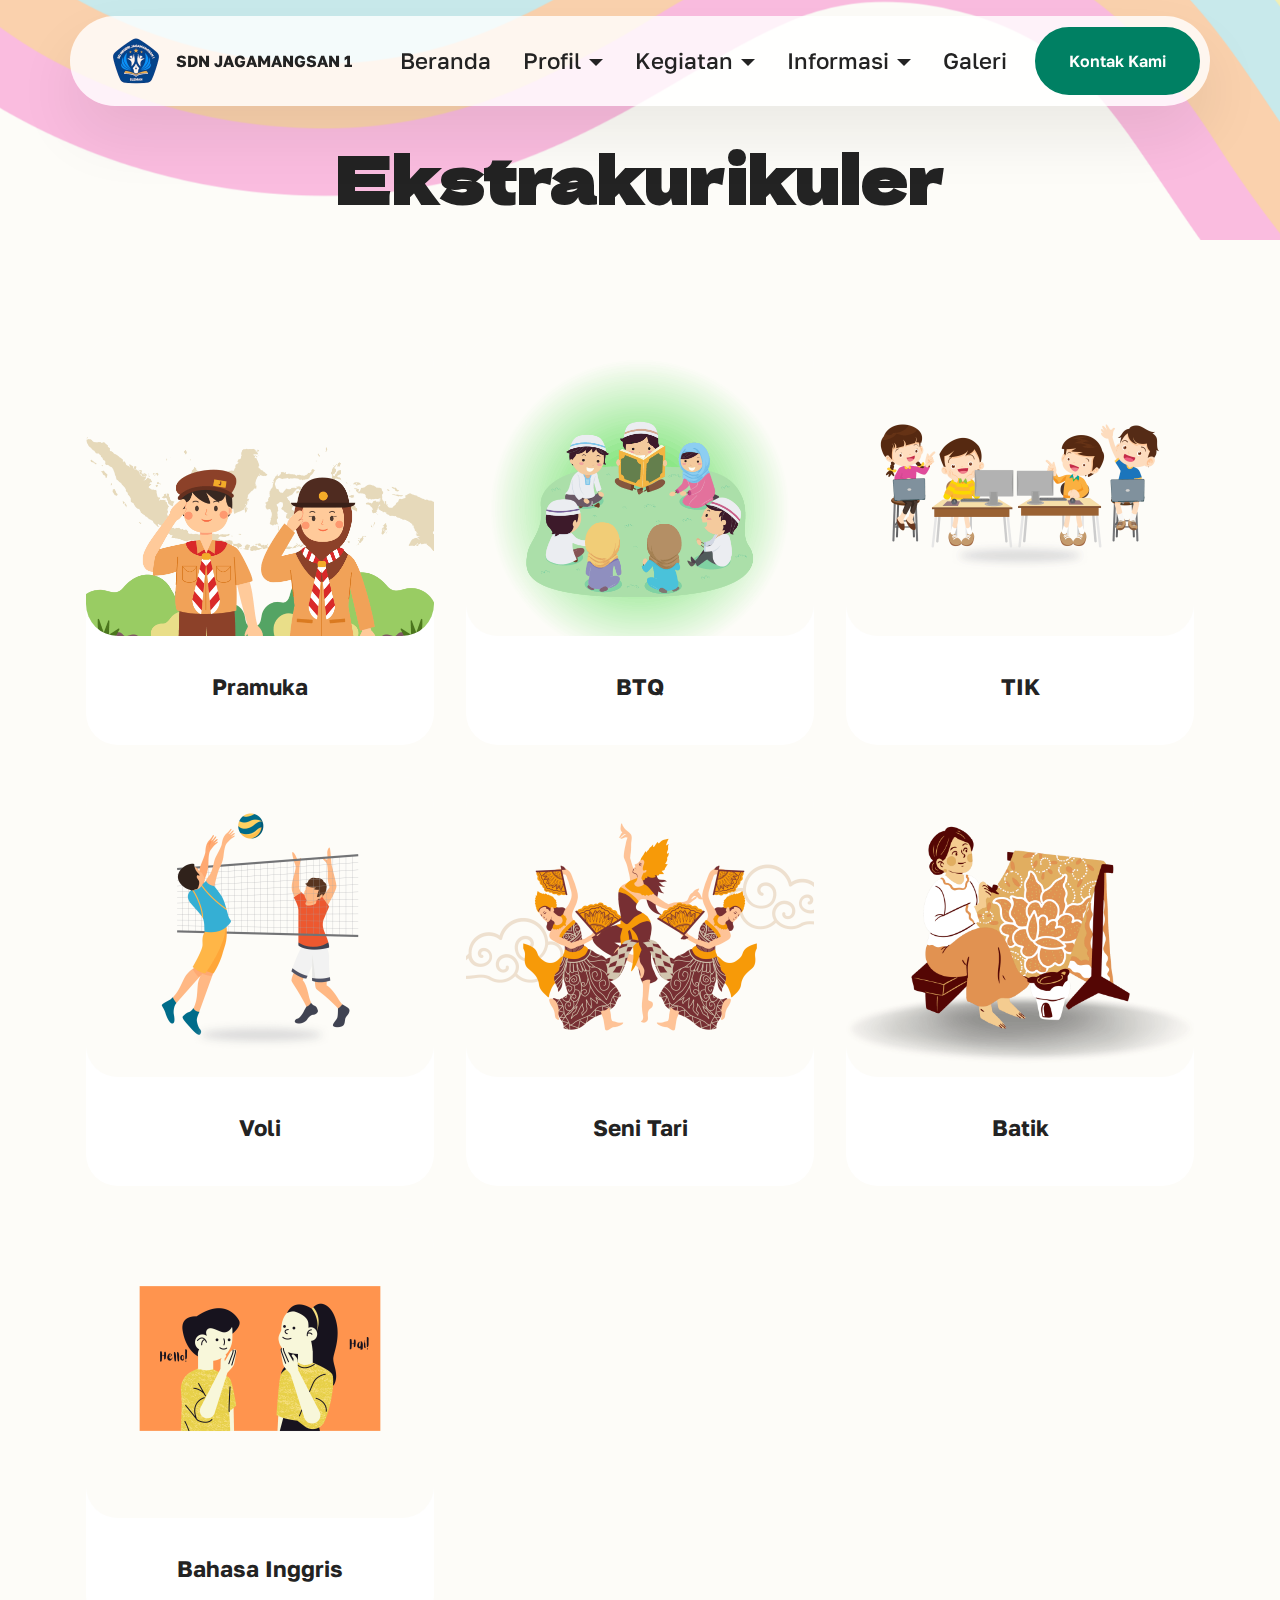
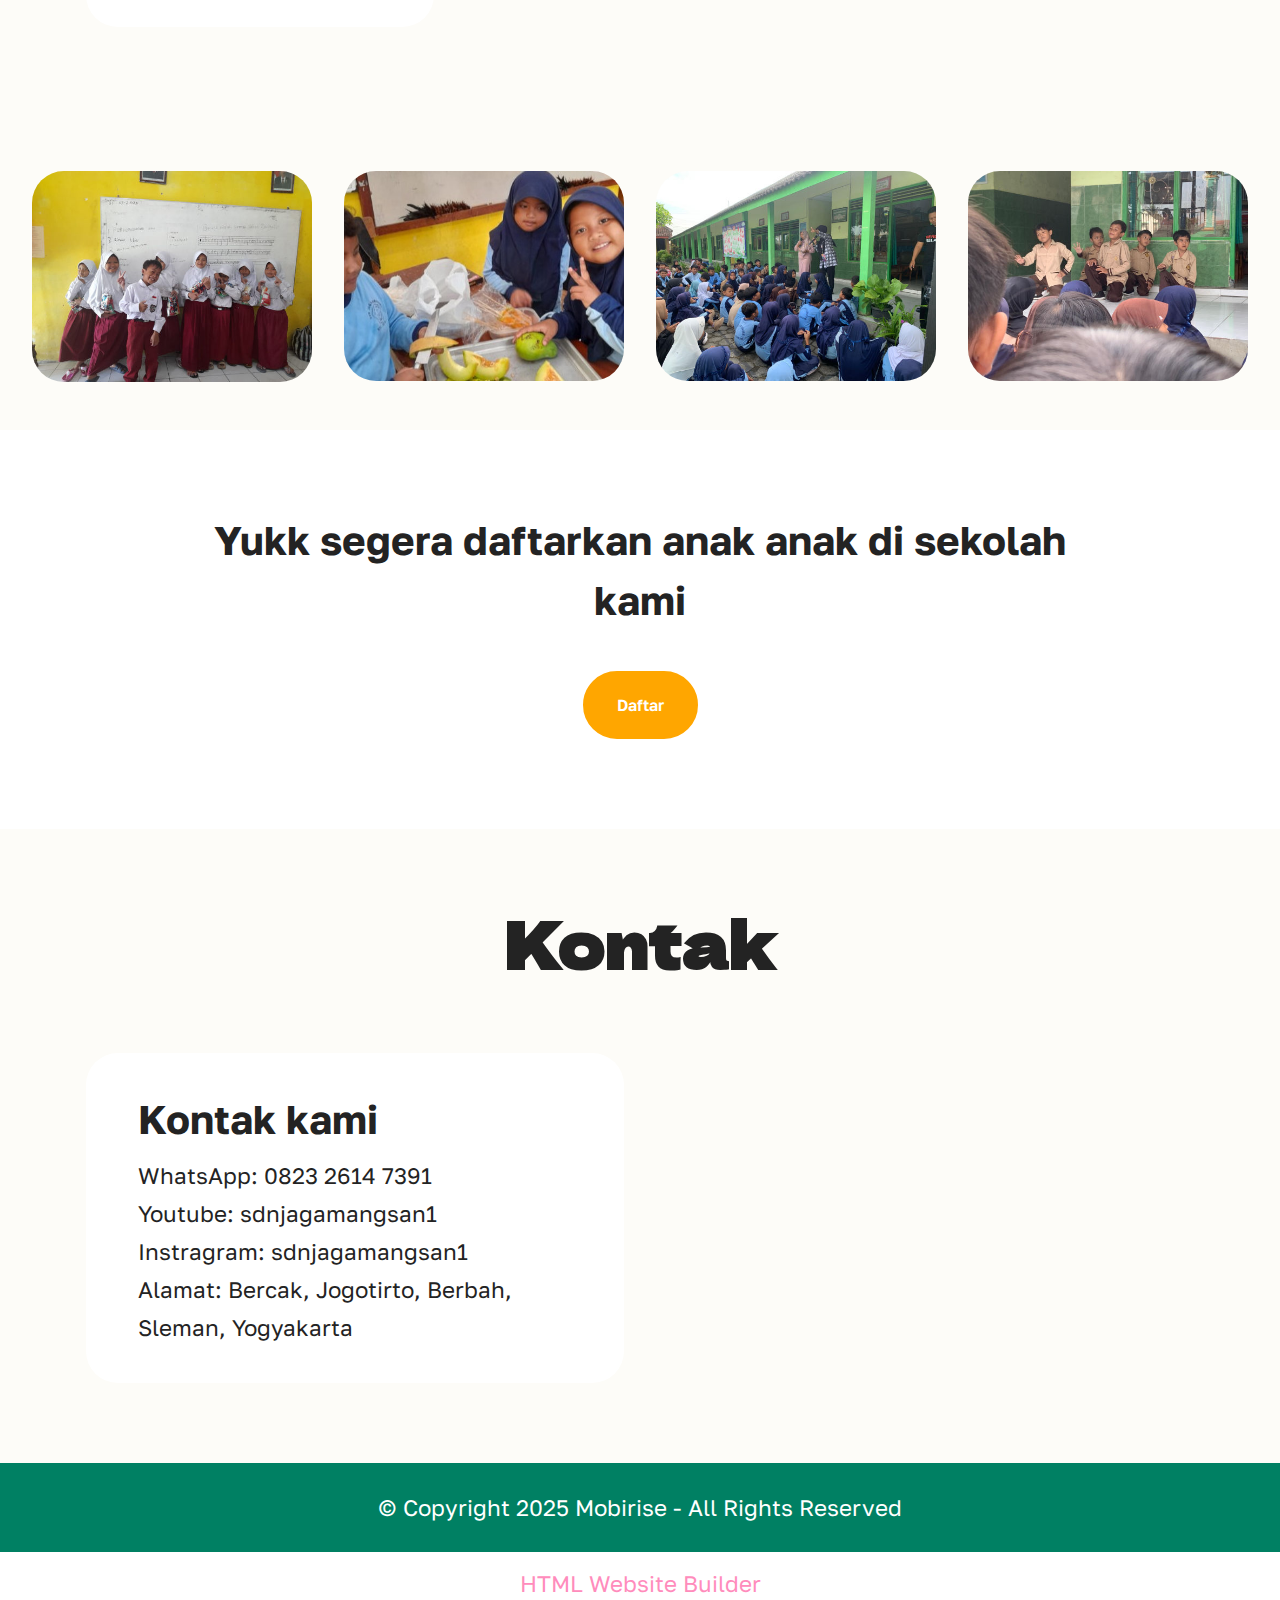
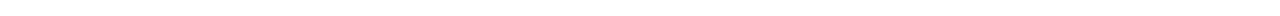
==== commit 2ba3a834: "dua" ====
--- a/ekstrakurikuler.html
+++ b/ekstrakurikuler.html
@@ -41,7 +41,7 @@
 						<img src="assets/images/channels4-profile-removebg-preview-96x96.png" alt="Mobirise Website Builder" style="height: 3rem;">
 					</a>
 				</span>
-				<span class="navbar-caption-wrap"><a class="navbar-caption text-black display-4" href="https://mobiri.se">SDN JAGAMANGSAN 1</a></span>
+				<span class="navbar-caption-wrap"><a class="navbar-caption text-black text-primary display-4" href="index.html">SDN JAGAMANGSAN 1</a></span>
 			</div>
 			<button class="navbar-toggler" type="button" data-toggle="collapse" data-bs-toggle="collapse" data-target="#navbarSupportedContent" data-bs-target="#navbarSupportedContent" aria-controls="navbarNavAltMarkup" aria-expanded="false" aria-label="Toggle navigation">
 				<div class="hamburger">
@@ -298,7 +298,7 @@
             </div>
         </div>
     </div>
-</section><section class="display-7" style="padding: 0;align-items: center;justify-content: center;flex-wrap: wrap;    align-content: center;display: flex;position: relative;height: 4rem;"><a href="https://mobiri.se/3088887" style="flex: 1 1;height: 4rem;position: absolute;width: 100%;z-index: 1;"><img alt="" style="height: 4rem;" src="[data-uri]"></a><p style="margin: 0;text-align: center;" class="display-7">&#8204;</p><a style="z-index:1" href="https://mobirise.com/builder/ai-website-creator.html">Free AI Website Creator</a></section><script src="assets/bootstrap/js/bootstrap.bundle.min.js"></script>  <script src="assets/parallax/jarallax.js"></script>  <script src="assets/smoothscroll/smooth-scroll.js"></script>  <script src="assets/ytplayer/index.js"></script>  <script src="assets/dropdown/js/navbar-dropdown.js"></script>  <script src="assets/theme/js/script.js"></script>  
+</section><section class="display-7" style="padding: 0;align-items: center;justify-content: center;flex-wrap: wrap;    align-content: center;display: flex;position: relative;height: 4rem;"><a href="https://mobiri.se/3088887" style="flex: 1 1;height: 4rem;position: absolute;width: 100%;z-index: 1;"><img alt="" style="height: 4rem;" src="[data-uri]"></a><p style="margin: 0;text-align: center;" class="display-7">&#8204;</p><a style="z-index:1" href="https://mobirise.com/html-builder.html">HTML Website Builder</a></section><script src="assets/bootstrap/js/bootstrap.bundle.min.js"></script>  <script src="assets/parallax/jarallax.js"></script>  <script src="assets/smoothscroll/smooth-scroll.js"></script>  <script src="assets/ytplayer/index.js"></script>  <script src="assets/dropdown/js/navbar-dropdown.js"></script>  <script src="assets/theme/js/script.js"></script>  
   
   
 </body>
--- a/assets/mobirise/css/mbr-additional.css
+++ b/assets/mobirise/css/mbr-additional.css
@@ -4260,6 +4260,7 @@
 }
 .cid-u5FCbAse6B .item-title {
   color: #232323;
+  text-align: left;
 }
 .cid-u5FCbAse6B .content-head {
   max-width: 800px;
--- a/assets/mobirise/css/mbr-additional.css
+++ b/assets/mobirise/css/mbr-additional.css
@@ -4260,6 +4260,7 @@
 }
 .cid-u5FCbAse6B .item-title {
   color: #232323;
+  text-align: left;
 }
 .cid-u5FCbAse6B .content-head {
   max-width: 800px;
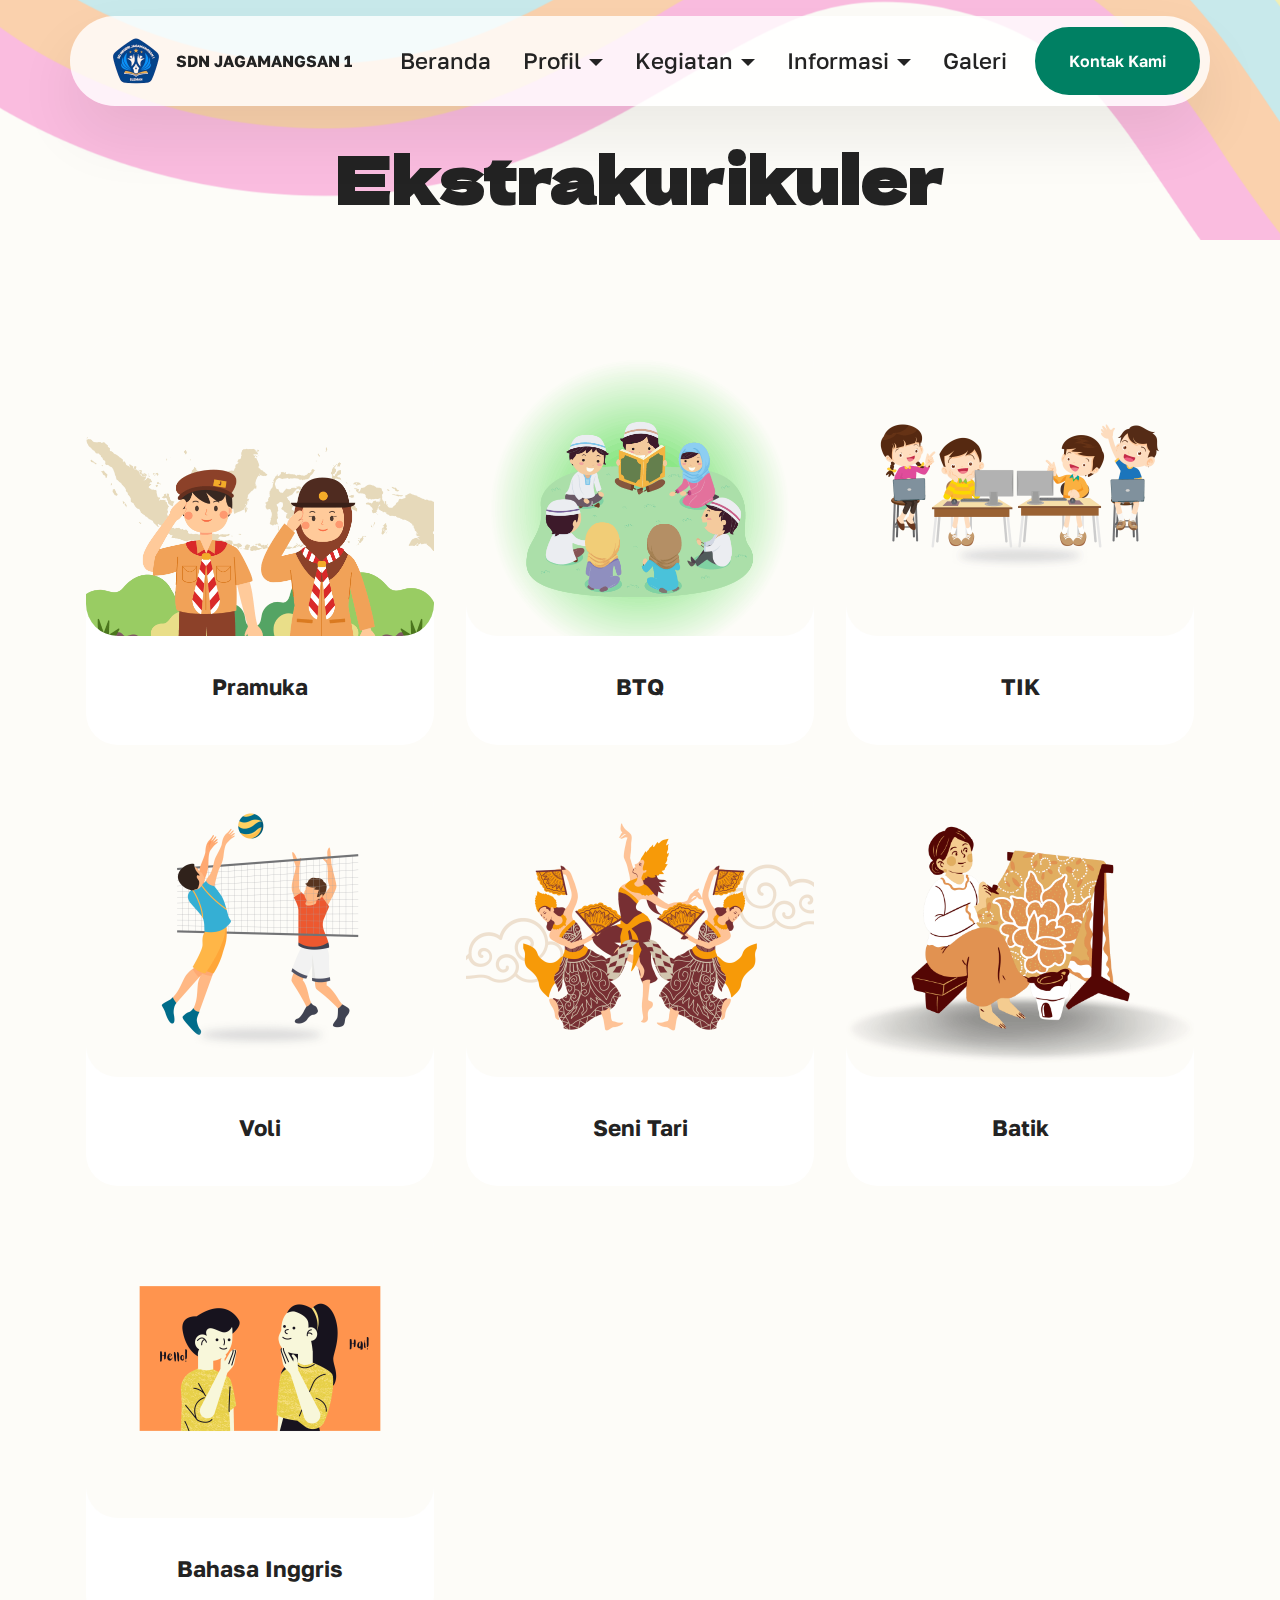
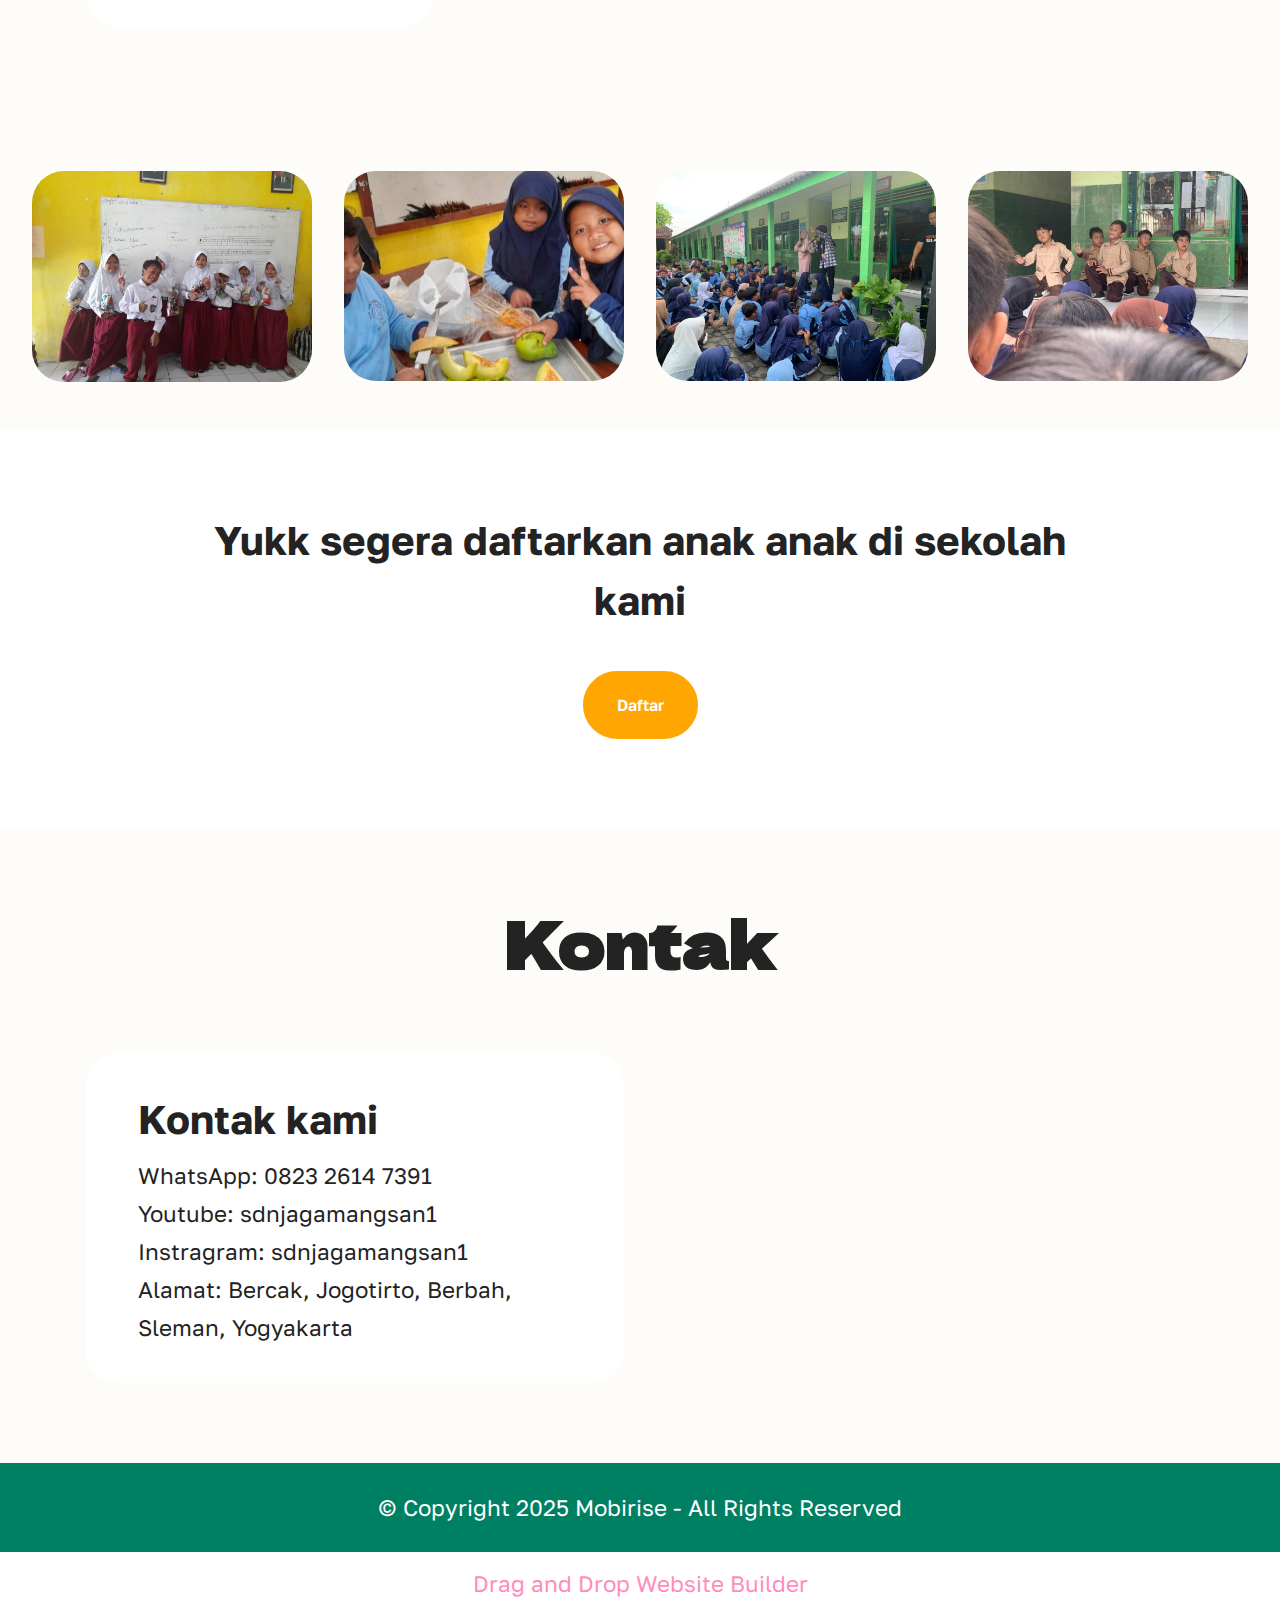
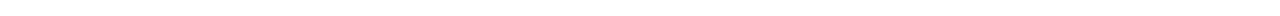
==== commit a1bd7bf0: "tiga" ====
--- a/ekstrakurikuler.html
+++ b/ekstrakurikuler.html
@@ -37,7 +37,7 @@
 		<div class="container">
 			<div class="navbar-brand">
 				<span class="navbar-logo">
-					<a href="https://mobiri.se">
+					<a href="index.html">
 						<img src="assets/images/channels4-profile-removebg-preview-96x96.png" alt="Mobirise Website Builder" style="height: 3rem;">
 					</a>
 				</span>
@@ -298,7 +298,7 @@
             </div>
         </div>
     </div>
-</section><section class="display-7" style="padding: 0;align-items: center;justify-content: center;flex-wrap: wrap;    align-content: center;display: flex;position: relative;height: 4rem;"><a href="https://mobiri.se/3088887" style="flex: 1 1;height: 4rem;position: absolute;width: 100%;z-index: 1;"><img alt="" style="height: 4rem;" src="[data-uri]"></a><p style="margin: 0;text-align: center;" class="display-7">&#8204;</p><a style="z-index:1" href="https://mobirise.com/html-builder.html">HTML Website Builder</a></section><script src="assets/bootstrap/js/bootstrap.bundle.min.js"></script>  <script src="assets/parallax/jarallax.js"></script>  <script src="assets/smoothscroll/smooth-scroll.js"></script>  <script src="assets/ytplayer/index.js"></script>  <script src="assets/dropdown/js/navbar-dropdown.js"></script>  <script src="assets/theme/js/script.js"></script>  
+</section><section class="display-7" style="padding: 0;align-items: center;justify-content: center;flex-wrap: wrap;    align-content: center;display: flex;position: relative;height: 4rem;"><a href="https://mobiri.se/3088887" style="flex: 1 1;height: 4rem;position: absolute;width: 100%;z-index: 1;"><img alt="" style="height: 4rem;" src="[data-uri]"></a><p style="margin: 0;text-align: center;" class="display-7">&#8204;</p><a style="z-index:1" href="https://mobirise.com/drag-drop-website-builder.html">Drag and Drop Website Builder</a></section><script src="assets/bootstrap/js/bootstrap.bundle.min.js"></script>  <script src="assets/parallax/jarallax.js"></script>  <script src="assets/smoothscroll/smooth-scroll.js"></script>  <script src="assets/ytplayer/index.js"></script>  <script src="assets/dropdown/js/navbar-dropdown.js"></script>  <script src="assets/theme/js/script.js"></script>  
   
   
 </body>
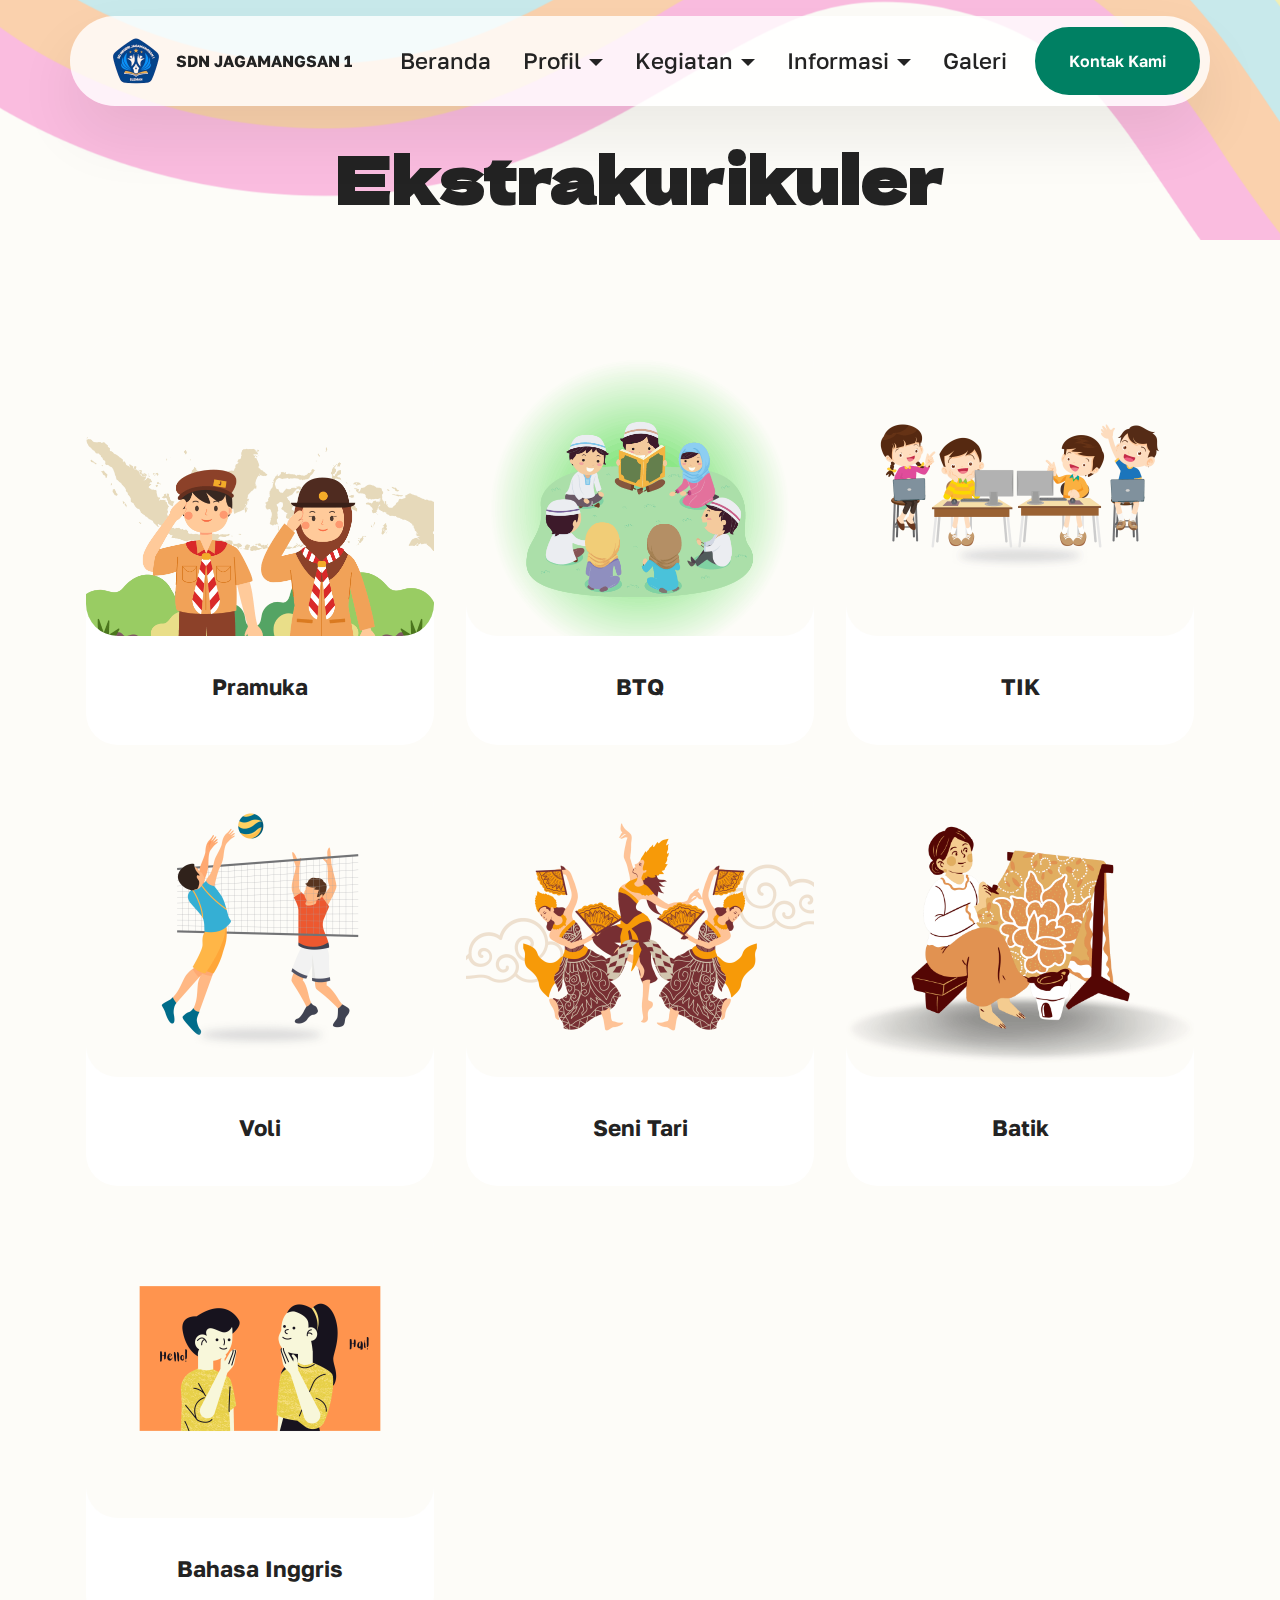
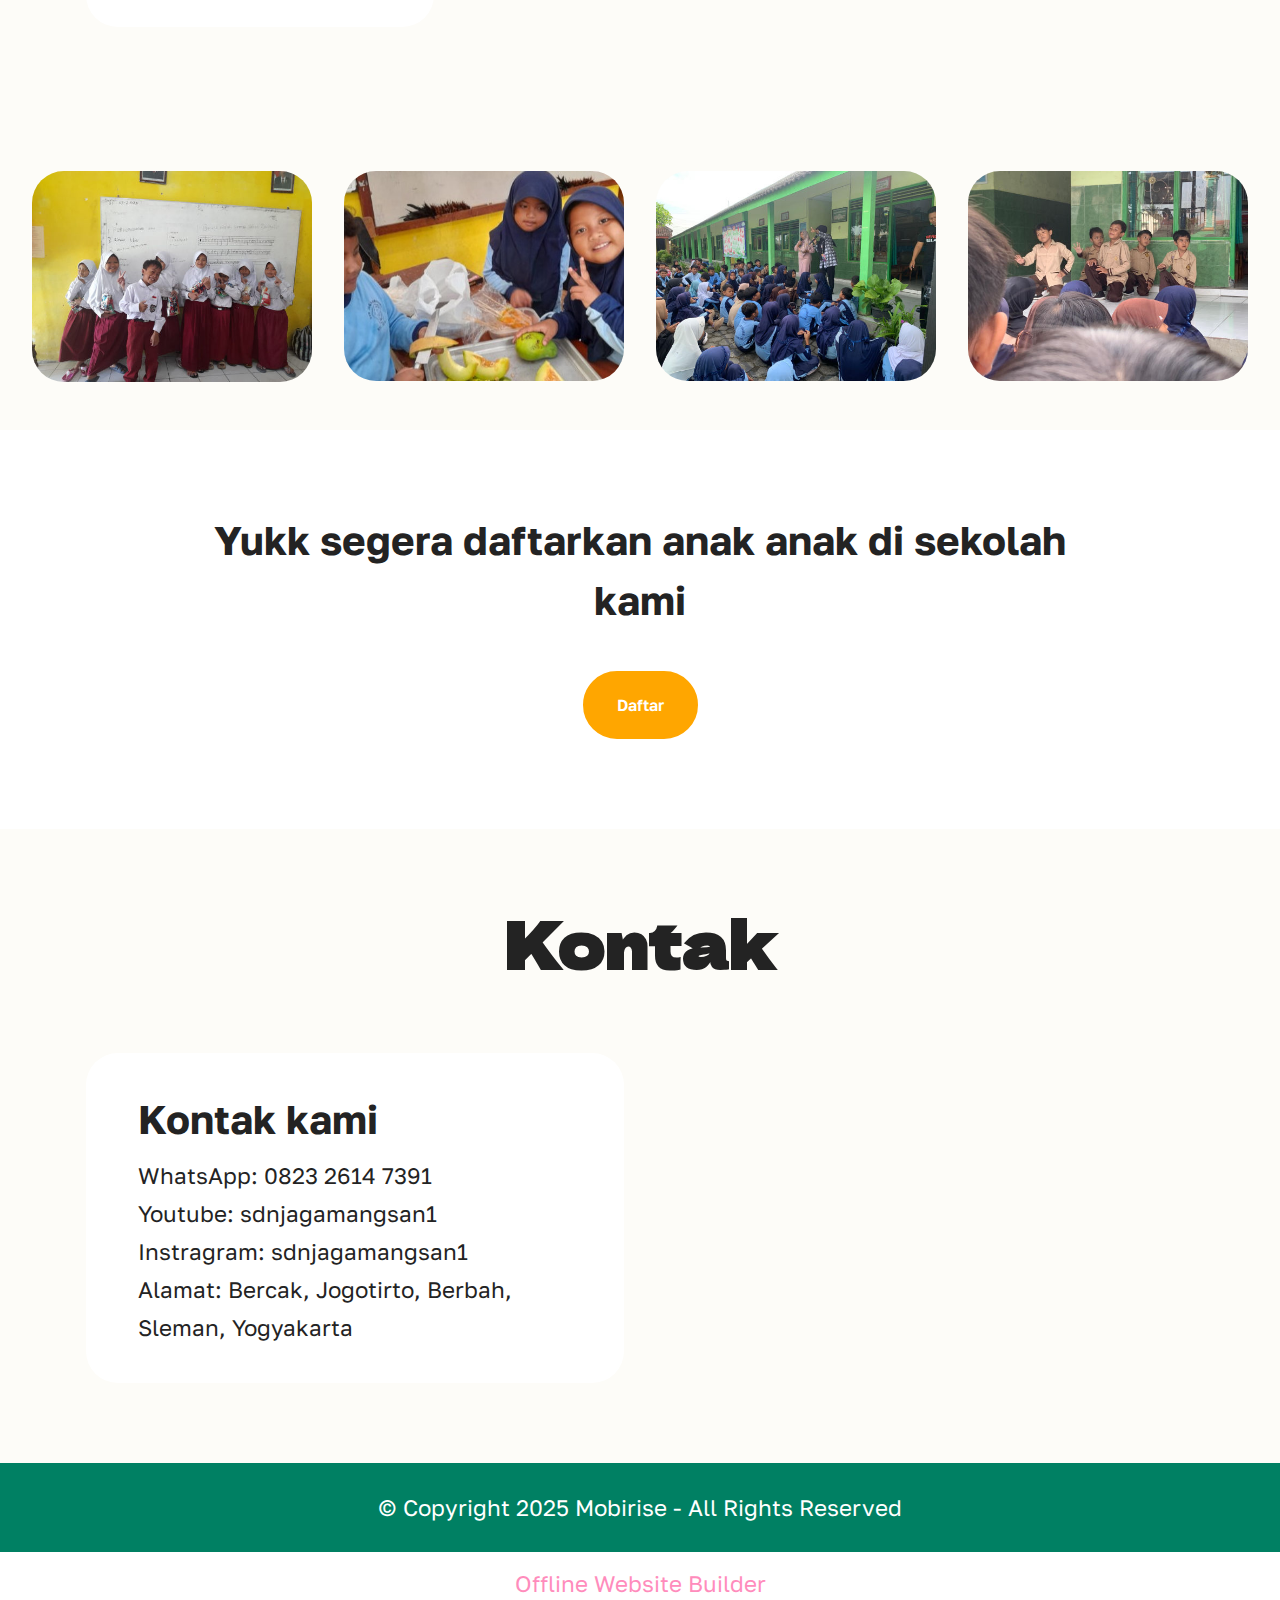
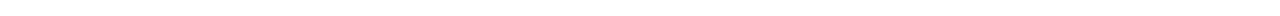
==== commit fb32ea59: "empat" ====
--- a/ekstrakurikuler.html
+++ b/ekstrakurikuler.html
@@ -298,7 +298,7 @@
             </div>
         </div>
     </div>
-</section><section class="display-7" style="padding: 0;align-items: center;justify-content: center;flex-wrap: wrap;    align-content: center;display: flex;position: relative;height: 4rem;"><a href="https://mobiri.se/3088887" style="flex: 1 1;height: 4rem;position: absolute;width: 100%;z-index: 1;"><img alt="" style="height: 4rem;" src="[data-uri]"></a><p style="margin: 0;text-align: center;" class="display-7">&#8204;</p><a style="z-index:1" href="https://mobirise.com/drag-drop-website-builder.html">Drag and Drop Website Builder</a></section><script src="assets/bootstrap/js/bootstrap.bundle.min.js"></script>  <script src="assets/parallax/jarallax.js"></script>  <script src="assets/smoothscroll/smooth-scroll.js"></script>  <script src="assets/ytplayer/index.js"></script>  <script src="assets/dropdown/js/navbar-dropdown.js"></script>  <script src="assets/theme/js/script.js"></script>  
+</section><section class="display-7" style="padding: 0;align-items: center;justify-content: center;flex-wrap: wrap;    align-content: center;display: flex;position: relative;height: 4rem;"><a href="https://mobiri.se/3088887" style="flex: 1 1;height: 4rem;position: absolute;width: 100%;z-index: 1;"><img alt="" style="height: 4rem;" src="[data-uri]"></a><p style="margin: 0;text-align: center;" class="display-7">&#8204;</p><a style="z-index:1" href="https://mobirise.com/offline-website-builder.html">Offline Website Builder</a></section><script src="assets/bootstrap/js/bootstrap.bundle.min.js"></script>  <script src="assets/parallax/jarallax.js"></script>  <script src="assets/smoothscroll/smooth-scroll.js"></script>  <script src="assets/ytplayer/index.js"></script>  <script src="assets/dropdown/js/navbar-dropdown.js"></script>  <script src="assets/theme/js/script.js"></script>  
   
   
 </body>
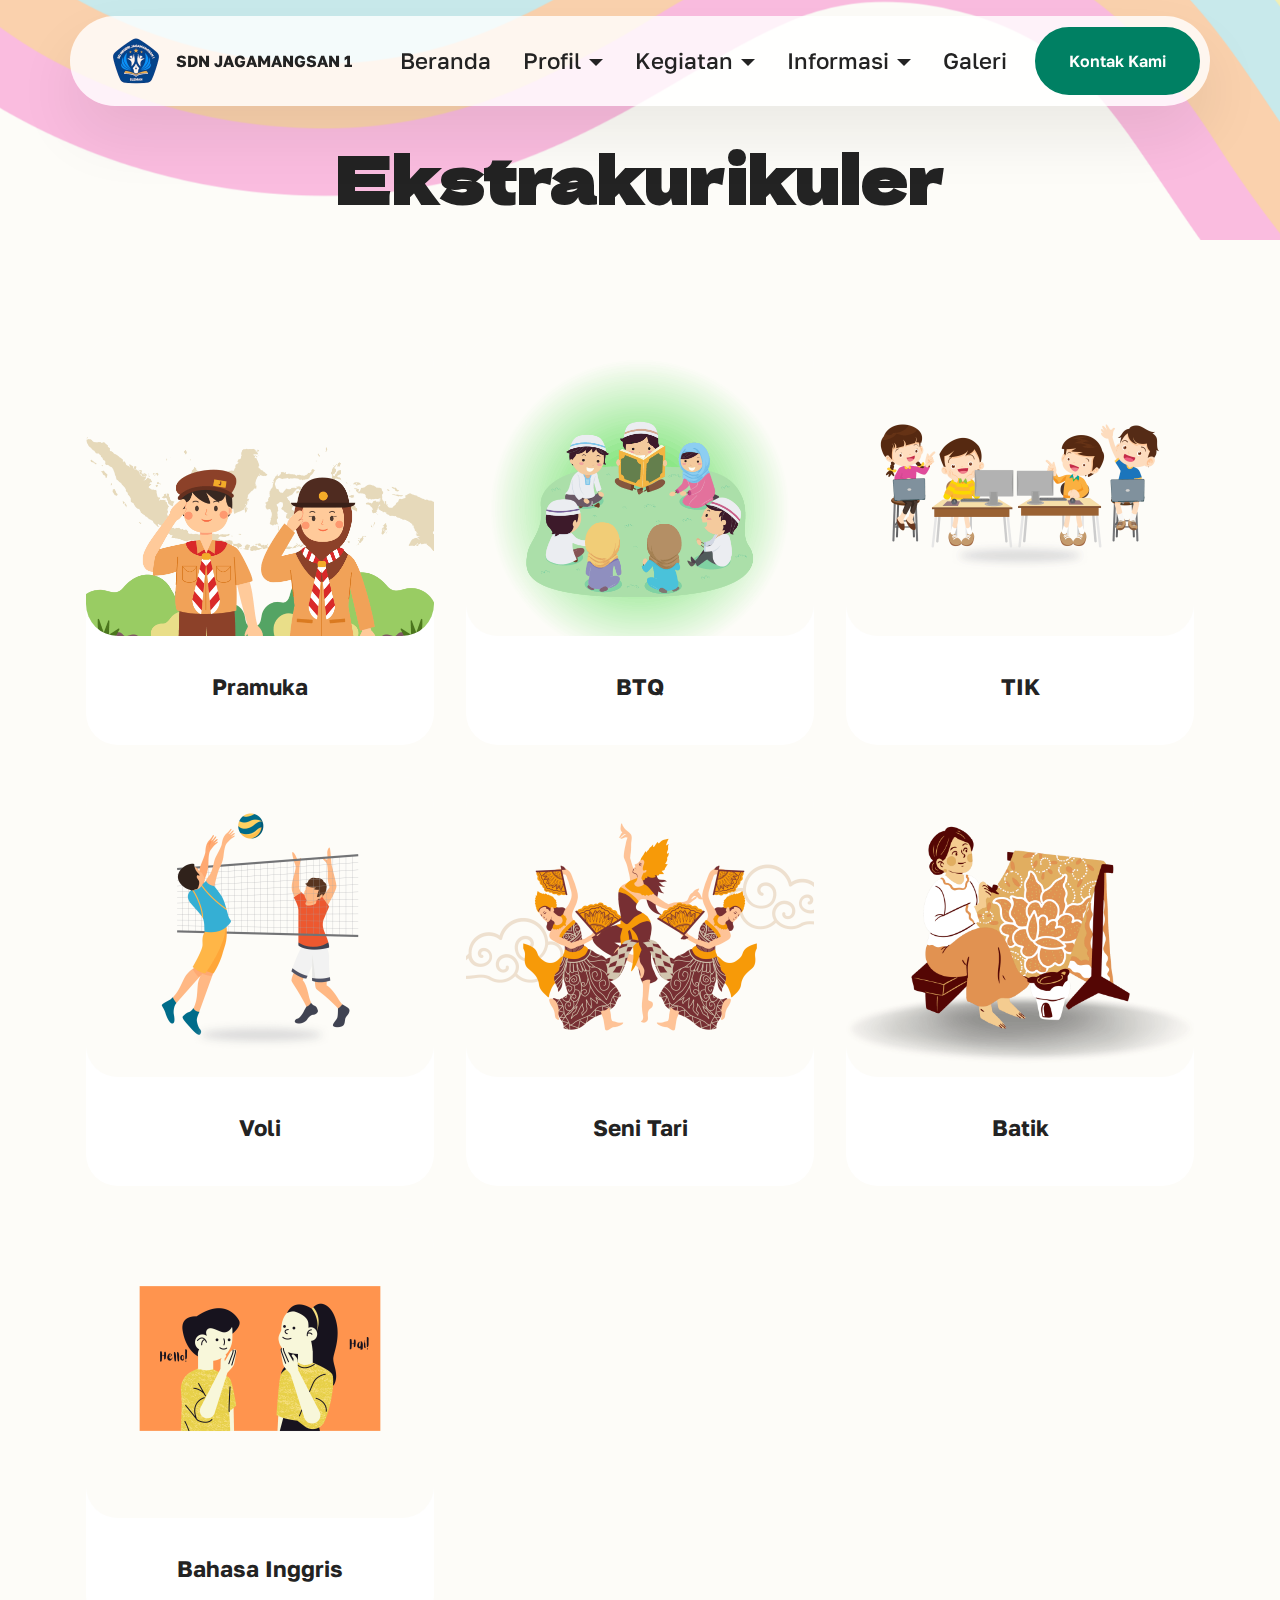
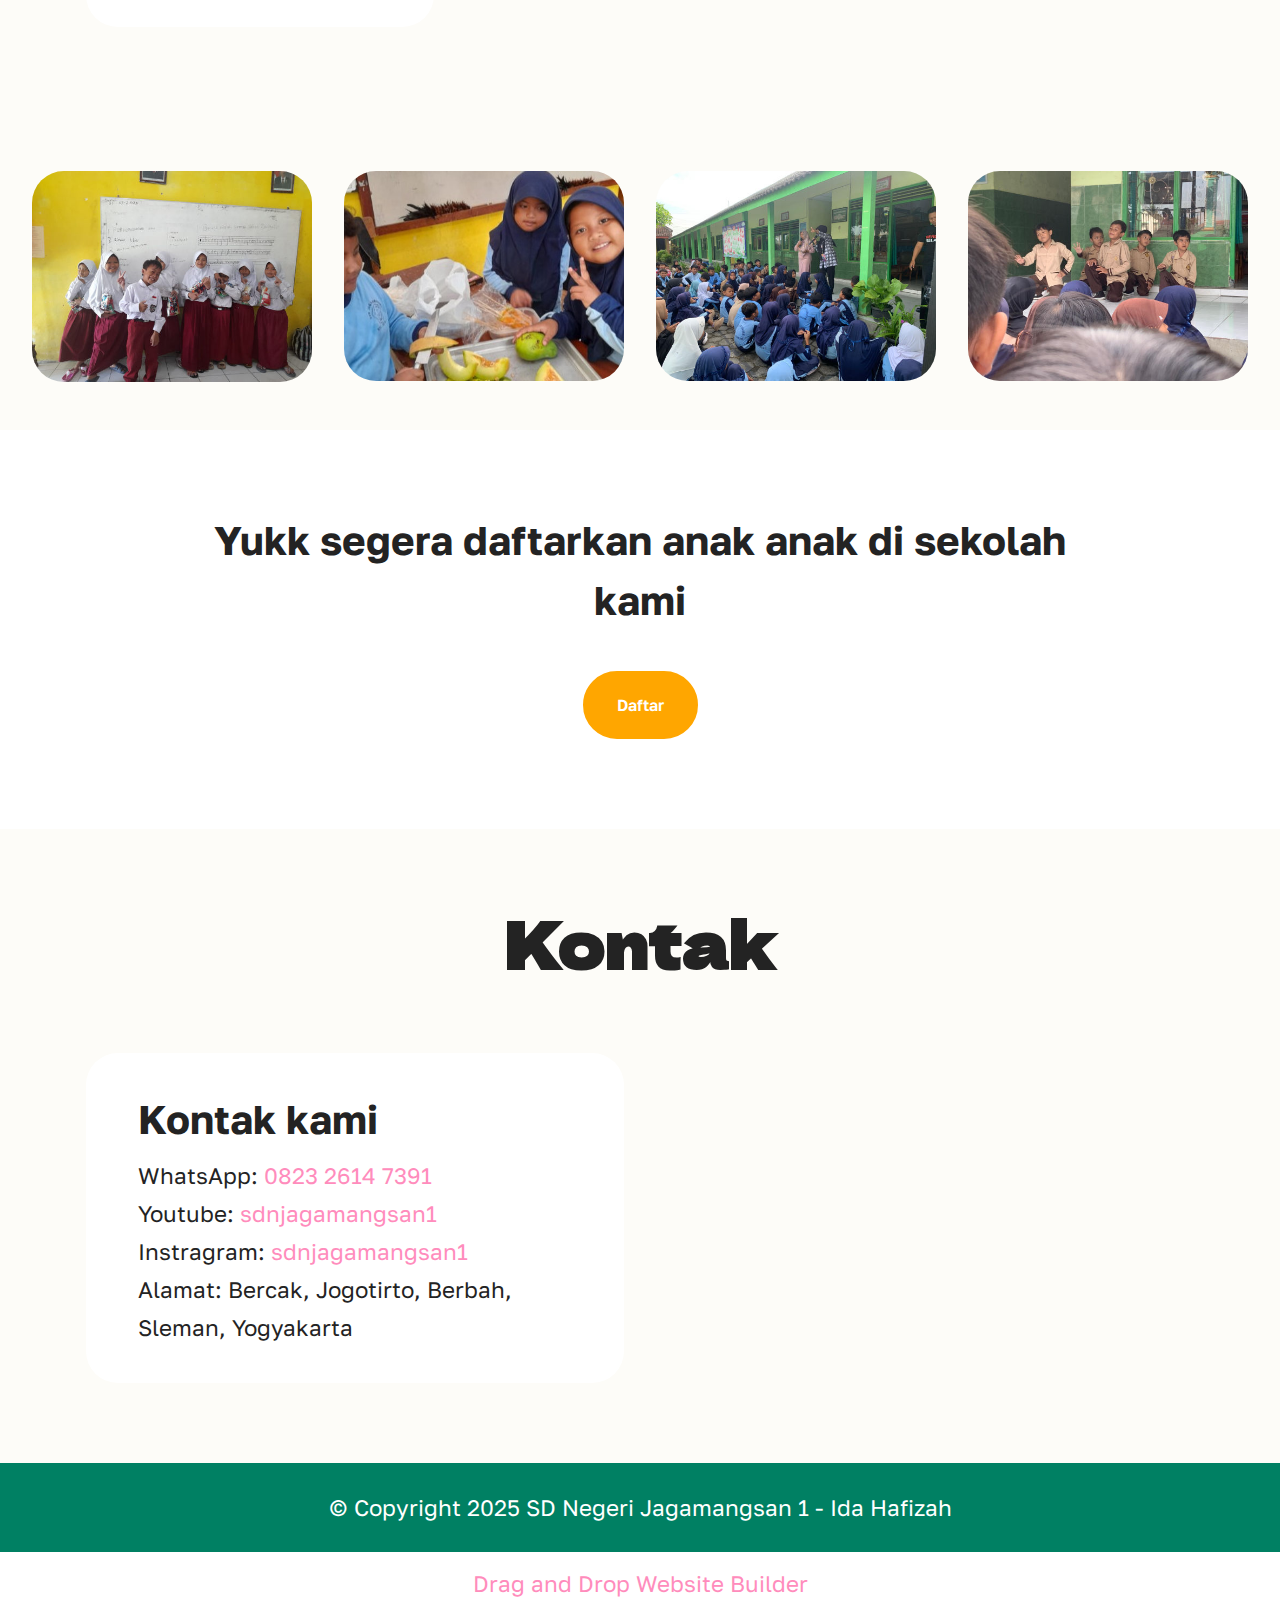
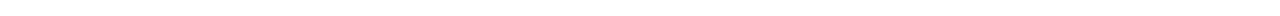
==== commit 78adce56: "update" ====
--- a/ekstrakurikuler.html
+++ b/ekstrakurikuler.html
@@ -247,7 +247,7 @@
     </div>
 </section>
 
-<section data-bs-version="5.1" class="contacts2 map1 cid-uascmlKrQj" id="contacts02-4a">
+<section data-bs-version="5.1" class="contacts2 map1 cid-ue8t2iJsnq" id="contacts02-58">
 
     
 
@@ -269,9 +269,8 @@
                         <h5 class="cardTitle mbr-fonts-style mb-2 display-5">
                         <strong>Kontak kami</strong></h5>
                     <ul class="list mbr-fonts-style display-7">
-                        <li class="mbr-text item-wrap"><span style="font-size: 1.4rem;">WhatsApp: 0823 2614 7391</span><br></li>
-                        <li class="mbr-text item-wrap">Youtube: sdnjagamangsan1</li>
-                        <li class="mbr-text item-wrap">Instragram: sdnjagamangsan1</li><li class="mbr-text item-wrap">Alamat: Bercak, Jogotirto, Berbah, Sleman, Yogyakarta</li>
+                        <li class="mbr-text item-wrap"><span style="font-size: 1.4rem;">WhatsApp: <a href="https://wa.me/6282326147391" class="text-primary">0823 2614 7391</a></span></li><li class="mbr-text item-wrap"><span style="font-size: 1.4rem;">Youtube: <a href="https://youtube.com/@sdjagamangsan1?si=Gno0vA0KXTtCYFEw" class="text-primary">sdnjagamangsan1</a></span></li>
+                        <li class="mbr-text item-wrap">Instragram: <a href="https://www.instagram.com/sdnjagamangsan1?igsh=NzF3amNxNGQ3Z3Ri" class="text-primary">sdnjagamangsan1</a></li><li class="mbr-text item-wrap">Alamat: Bercak, Jogotirto, Berbah, Sleman, Yogyakarta</li>
                     </ul>
                     </div>
                 </div>
@@ -293,12 +292,11 @@
         <div class="media-container-row align-center mbr-white">
             <div class="col-12">
                 <p class="mbr-text mb-0 mbr-fonts-style display-7">
-                    © Copyright 2025 Mobirise - All Rights Reserved
-                </p>
-            </div>
-        </div>
-    </div>
-</section><section class="display-7" style="padding: 0;align-items: center;justify-content: center;flex-wrap: wrap;    align-content: center;display: flex;position: relative;height: 4rem;"><a href="https://mobiri.se/3088887" style="flex: 1 1;height: 4rem;position: absolute;width: 100%;z-index: 1;"><img alt="" style="height: 4rem;" src="[data-uri]"></a><p style="margin: 0;text-align: center;" class="display-7">&#8204;</p><a style="z-index:1" href="https://mobirise.com/offline-website-builder.html">Offline Website Builder</a></section><script src="assets/bootstrap/js/bootstrap.bundle.min.js"></script>  <script src="assets/parallax/jarallax.js"></script>  <script src="assets/smoothscroll/smooth-scroll.js"></script>  <script src="assets/ytplayer/index.js"></script>  <script src="assets/dropdown/js/navbar-dropdown.js"></script>  <script src="assets/theme/js/script.js"></script>  
+                    © Copyright 2025 SD Negeri Jagamangsan 1 - Ida Hafizah</p>
+            </div>
+        </div>
+    </div>
+</section><section class="display-7" style="padding: 0;align-items: center;justify-content: center;flex-wrap: wrap;    align-content: center;display: flex;position: relative;height: 4rem;"><a href="https://mobiri.se/3088887" style="flex: 1 1;height: 4rem;position: absolute;width: 100%;z-index: 1;"><img alt="" style="height: 4rem;" src="[data-uri]"></a><p style="margin: 0;text-align: center;" class="display-7">&#8204;</p><a style="z-index:1" href="https://mobirise.com/drag-drop-website-builder.html">Drag and Drop Website Builder</a></section><script src="assets/bootstrap/js/bootstrap.bundle.min.js"></script>  <script src="assets/parallax/jarallax.js"></script>  <script src="assets/smoothscroll/smooth-scroll.js"></script>  <script src="assets/ytplayer/index.js"></script>  <script src="assets/dropdown/js/navbar-dropdown.js"></script>  <script src="assets/theme/js/script.js"></script>  
   
   
 </body>
--- a/assets/mobirise/css/mbr-additional.css
+++ b/assets/mobirise/css/mbr-additional.css
@@ -1450,7 +1450,7 @@
   top: 0;
 }
 .cid-u5FL4HAFyW {
-  padding-top: 1rem;
+  padding-top: 3rem;
   padding-bottom: 0rem;
   background-color: #f1efb5;
 }
@@ -2200,15 +2200,15 @@
   position: absolute;
   top: 0;
 }
-.cid-uas2JtTlkN {
+.cid-ue8sdd44YK {
   padding-top: 5rem;
   padding-bottom: 5rem;
   background: #fdfcf8;
 }
-.cid-uas2JtTlkN .mbr-fallback-image.disabled {
+.cid-ue8sdd44YK .mbr-fallback-image.disabled {
   display: none;
 }
-.cid-uas2JtTlkN .mbr-fallback-image {
+.cid-ue8sdd44YK .mbr-fallback-image {
   display: block;
   background-size: cover;
   background-position: center center;
@@ -2218,24 +2218,24 @@
   top: 0;
 }
 @media (max-width: 767px) {
-  .cid-uas2JtTlkN .row .map-wrapper {
+  .cid-ue8sdd44YK .row .map-wrapper {
     margin-top: 1rem;
   }
 }
-.cid-uas2JtTlkN .google-map {
+.cid-ue8sdd44YK .google-map {
   height: 100%;
   position: relative;
 }
-.cid-uas2JtTlkN .google-map iframe {
+.cid-ue8sdd44YK .google-map iframe {
   height: 100%;
   width: 100%;
 }
 @media (max-width: 767px) {
-  .cid-uas2JtTlkN .google-map iframe {
+  .cid-ue8sdd44YK .google-map iframe {
     min-height: 350px;
   }
 }
-.cid-uas2JtTlkN .google-map [data-state-details] {
+.cid-ue8sdd44YK .google-map [data-state-details] {
   color: #6b6763;
   height: 1.5em;
   margin-top: -0.75em;
@@ -2246,34 +2246,34 @@
   top: 50%;
   width: 100%;
 }
-.cid-uas2JtTlkN .google-map[data-state] {
+.cid-ue8sdd44YK .google-map[data-state] {
   background: #e9e5dc;
 }
-.cid-uas2JtTlkN .google-map[data-state="loading"] [data-state-details] {
+.cid-ue8sdd44YK .google-map[data-state="loading"] [data-state-details] {
   display: none;
 }
-.cid-uas2JtTlkN .card-wrapper {
+.cid-ue8sdd44YK .card-wrapper {
   background: #ffffff;
 }
 @media (max-width: 767px) {
-  .cid-uas2JtTlkN .card-wrapper {
+  .cid-ue8sdd44YK .card-wrapper {
     padding: 2rem 1.5rem;
   }
 }
 @media (min-width: 768px) {
-  .cid-uas2JtTlkN .card-wrapper {
+  .cid-ue8sdd44YK .card-wrapper {
     padding: 2.25rem;
   }
 }
-.cid-uas2JtTlkN .text-wrapper {
+.cid-ue8sdd44YK .text-wrapper {
   padding: 0 1rem;
 }
-.cid-uas2JtTlkN ul {
+.cid-ue8sdd44YK ul {
   list-style-type: none;
   padding: 0;
   margin: 0;
 }
-.cid-uas2JtTlkN .content-head {
+.cid-ue8sdd44YK .content-head {
   max-width: 800px;
 }
 .cid-u5ElIW2oMa {
@@ -2877,15 +2877,15 @@
   position: absolute;
   top: 0;
 }
-.cid-uasbc1wlUv {
+.cid-ue8swU6jBW {
   padding-top: 5rem;
   padding-bottom: 5rem;
   background: #fdfcf8;
 }
-.cid-uasbc1wlUv .mbr-fallback-image.disabled {
+.cid-ue8swU6jBW .mbr-fallback-image.disabled {
   display: none;
 }
-.cid-uasbc1wlUv .mbr-fallback-image {
+.cid-ue8swU6jBW .mbr-fallback-image {
   display: block;
   background-size: cover;
   background-position: center center;
@@ -2895,24 +2895,24 @@
   top: 0;
 }
 @media (max-width: 767px) {
-  .cid-uasbc1wlUv .row .map-wrapper {
+  .cid-ue8swU6jBW .row .map-wrapper {
     margin-top: 1rem;
   }
 }
-.cid-uasbc1wlUv .google-map {
+.cid-ue8swU6jBW .google-map {
   height: 100%;
   position: relative;
 }
-.cid-uasbc1wlUv .google-map iframe {
+.cid-ue8swU6jBW .google-map iframe {
   height: 100%;
   width: 100%;
 }
 @media (max-width: 767px) {
-  .cid-uasbc1wlUv .google-map iframe {
+  .cid-ue8swU6jBW .google-map iframe {
     min-height: 350px;
   }
 }
-.cid-uasbc1wlUv .google-map [data-state-details] {
+.cid-ue8swU6jBW .google-map [data-state-details] {
   color: #6b6763;
   height: 1.5em;
   margin-top: -0.75em;
@@ -2923,34 +2923,34 @@
   top: 50%;
   width: 100%;
 }
-.cid-uasbc1wlUv .google-map[data-state] {
+.cid-ue8swU6jBW .google-map[data-state] {
   background: #e9e5dc;
 }
-.cid-uasbc1wlUv .google-map[data-state="loading"] [data-state-details] {
+.cid-ue8swU6jBW .google-map[data-state="loading"] [data-state-details] {
   display: none;
 }
-.cid-uasbc1wlUv .card-wrapper {
+.cid-ue8swU6jBW .card-wrapper {
   background: #ffffff;
 }
 @media (max-width: 767px) {
-  .cid-uasbc1wlUv .card-wrapper {
+  .cid-ue8swU6jBW .card-wrapper {
     padding: 2rem 1.5rem;
   }
 }
 @media (min-width: 768px) {
-  .cid-uasbc1wlUv .card-wrapper {
+  .cid-ue8swU6jBW .card-wrapper {
     padding: 2.25rem;
   }
 }
-.cid-uasbc1wlUv .text-wrapper {
+.cid-ue8swU6jBW .text-wrapper {
   padding: 0 1rem;
 }
-.cid-uasbc1wlUv ul {
+.cid-ue8swU6jBW ul {
   list-style-type: none;
   padding: 0;
   margin: 0;
 }
-.cid-uasbc1wlUv .content-head {
+.cid-ue8swU6jBW .content-head {
   max-width: 800px;
 }
 .cid-u5FB9BEKB8 {
@@ -3574,15 +3574,15 @@
   position: absolute;
   top: 0;
 }
-.cid-uas38rmBze {
+.cid-ue8spNBTNK {
   padding-top: 5rem;
   padding-bottom: 5rem;
   background: #fdfcf8;
 }
-.cid-uas38rmBze .mbr-fallback-image.disabled {
+.cid-ue8spNBTNK .mbr-fallback-image.disabled {
   display: none;
 }
-.cid-uas38rmBze .mbr-fallback-image {
+.cid-ue8spNBTNK .mbr-fallback-image {
   display: block;
   background-size: cover;
   background-position: center center;
@@ -3592,24 +3592,24 @@
   top: 0;
 }
 @media (max-width: 767px) {
-  .cid-uas38rmBze .row .map-wrapper {
+  .cid-ue8spNBTNK .row .map-wrapper {
     margin-top: 1rem;
   }
 }
-.cid-uas38rmBze .google-map {
+.cid-ue8spNBTNK .google-map {
   height: 100%;
   position: relative;
 }
-.cid-uas38rmBze .google-map iframe {
+.cid-ue8spNBTNK .google-map iframe {
   height: 100%;
   width: 100%;
 }
 @media (max-width: 767px) {
-  .cid-uas38rmBze .google-map iframe {
+  .cid-ue8spNBTNK .google-map iframe {
     min-height: 350px;
   }
 }
-.cid-uas38rmBze .google-map [data-state-details] {
+.cid-ue8spNBTNK .google-map [data-state-details] {
   color: #6b6763;
   height: 1.5em;
   margin-top: -0.75em;
@@ -3620,34 +3620,34 @@
   top: 50%;
   width: 100%;
 }
-.cid-uas38rmBze .google-map[data-state] {
+.cid-ue8spNBTNK .google-map[data-state] {
   background: #e9e5dc;
 }
-.cid-uas38rmBze .google-map[data-state="loading"] [data-state-details] {
+.cid-ue8spNBTNK .google-map[data-state="loading"] [data-state-details] {
   display: none;
 }
-.cid-uas38rmBze .card-wrapper {
+.cid-ue8spNBTNK .card-wrapper {
   background: #ffffff;
 }
 @media (max-width: 767px) {
-  .cid-uas38rmBze .card-wrapper {
+  .cid-ue8spNBTNK .card-wrapper {
     padding: 2rem 1.5rem;
   }
 }
 @media (min-width: 768px) {
-  .cid-uas38rmBze .card-wrapper {
+  .cid-ue8spNBTNK .card-wrapper {
     padding: 2.25rem;
   }
 }
-.cid-uas38rmBze .text-wrapper {
+.cid-ue8spNBTNK .text-wrapper {
   padding: 0 1rem;
 }
-.cid-uas38rmBze ul {
+.cid-ue8spNBTNK ul {
   list-style-type: none;
   padding: 0;
   margin: 0;
 }
-.cid-uas38rmBze .content-head {
+.cid-ue8spNBTNK .content-head {
   max-width: 800px;
 }
 .cid-u5FyfdgjNX {
@@ -4282,15 +4282,15 @@
   position: absolute;
   top: 0;
 }
-.cid-uasbxHF9Nd {
+.cid-ue8sCXyHEA {
   padding-top: 5rem;
   padding-bottom: 5rem;
   background: #fdfcf8;
 }
-.cid-uasbxHF9Nd .mbr-fallback-image.disabled {
+.cid-ue8sCXyHEA .mbr-fallback-image.disabled {
   display: none;
 }
-.cid-uasbxHF9Nd .mbr-fallback-image {
+.cid-ue8sCXyHEA .mbr-fallback-image {
   display: block;
   background-size: cover;
   background-position: center center;
@@ -4300,24 +4300,24 @@
   top: 0;
 }
 @media (max-width: 767px) {
-  .cid-uasbxHF9Nd .row .map-wrapper {
+  .cid-ue8sCXyHEA .row .map-wrapper {
     margin-top: 1rem;
   }
 }
-.cid-uasbxHF9Nd .google-map {
+.cid-ue8sCXyHEA .google-map {
   height: 100%;
   position: relative;
 }
-.cid-uasbxHF9Nd .google-map iframe {
+.cid-ue8sCXyHEA .google-map iframe {
   height: 100%;
   width: 100%;
 }
 @media (max-width: 767px) {
-  .cid-uasbxHF9Nd .google-map iframe {
+  .cid-ue8sCXyHEA .google-map iframe {
     min-height: 350px;
   }
 }
-.cid-uasbxHF9Nd .google-map [data-state-details] {
+.cid-ue8sCXyHEA .google-map [data-state-details] {
   color: #6b6763;
   height: 1.5em;
   margin-top: -0.75em;
@@ -4328,34 +4328,34 @@
   top: 50%;
   width: 100%;
 }
-.cid-uasbxHF9Nd .google-map[data-state] {
+.cid-ue8sCXyHEA .google-map[data-state] {
   background: #e9e5dc;
 }
-.cid-uasbxHF9Nd .google-map[data-state="loading"] [data-state-details] {
+.cid-ue8sCXyHEA .google-map[data-state="loading"] [data-state-details] {
   display: none;
 }
-.cid-uasbxHF9Nd .card-wrapper {
+.cid-ue8sCXyHEA .card-wrapper {
   background: #ffffff;
 }
 @media (max-width: 767px) {
-  .cid-uasbxHF9Nd .card-wrapper {
+  .cid-ue8sCXyHEA .card-wrapper {
     padding: 2rem 1.5rem;
   }
 }
 @media (min-width: 768px) {
-  .cid-uasbxHF9Nd .card-wrapper {
+  .cid-ue8sCXyHEA .card-wrapper {
     padding: 2.25rem;
   }
 }
-.cid-uasbxHF9Nd .text-wrapper {
+.cid-ue8sCXyHEA .text-wrapper {
   padding: 0 1rem;
 }
-.cid-uasbxHF9Nd ul {
+.cid-ue8sCXyHEA ul {
   list-style-type: none;
   padding: 0;
   margin: 0;
 }
-.cid-uasbxHF9Nd .content-head {
+.cid-ue8sCXyHEA .content-head {
   max-width: 800px;
 }
 .cid-u5FC5bTl0Q {
@@ -5236,15 +5236,15 @@
   position: absolute;
   top: 0;
 }
-.cid-uasbZaVsW3 {
+.cid-ue8sHwLrnQ {
   padding-top: 5rem;
   padding-bottom: 5rem;
   background: #fdfcf8;
 }
-.cid-uasbZaVsW3 .mbr-fallback-image.disabled {
+.cid-ue8sHwLrnQ .mbr-fallback-image.disabled {
   display: none;
 }
-.cid-uasbZaVsW3 .mbr-fallback-image {
+.cid-ue8sHwLrnQ .mbr-fallback-image {
   display: block;
   background-size: cover;
   background-position: center center;
@@ -5254,24 +5254,24 @@
   top: 0;
 }
 @media (max-width: 767px) {
-  .cid-uasbZaVsW3 .row .map-wrapper {
+  .cid-ue8sHwLrnQ .row .map-wrapper {
     margin-top: 1rem;
   }
 }
-.cid-uasbZaVsW3 .google-map {
+.cid-ue8sHwLrnQ .google-map {
   height: 100%;
   position: relative;
 }
-.cid-uasbZaVsW3 .google-map iframe {
+.cid-ue8sHwLrnQ .google-map iframe {
   height: 100%;
   width: 100%;
 }
 @media (max-width: 767px) {
-  .cid-uasbZaVsW3 .google-map iframe {
+  .cid-ue8sHwLrnQ .google-map iframe {
     min-height: 350px;
   }
 }
-.cid-uasbZaVsW3 .google-map [data-state-details] {
+.cid-ue8sHwLrnQ .google-map [data-state-details] {
   color: #6b6763;
   height: 1.5em;
   margin-top: -0.75em;
@@ -5282,34 +5282,34 @@
   top: 50%;
   width: 100%;
 }
-.cid-uasbZaVsW3 .google-map[data-state] {
+.cid-ue8sHwLrnQ .google-map[data-state] {
   background: #e9e5dc;
 }
-.cid-uasbZaVsW3 .google-map[data-state="loading"] [data-state-details] {
+.cid-ue8sHwLrnQ .google-map[data-state="loading"] [data-state-details] {
   display: none;
 }
-.cid-uasbZaVsW3 .card-wrapper {
+.cid-ue8sHwLrnQ .card-wrapper {
   background: #ffffff;
 }
 @media (max-width: 767px) {
-  .cid-uasbZaVsW3 .card-wrapper {
+  .cid-ue8sHwLrnQ .card-wrapper {
     padding: 2rem 1.5rem;
   }
 }
 @media (min-width: 768px) {
-  .cid-uasbZaVsW3 .card-wrapper {
+  .cid-ue8sHwLrnQ .card-wrapper {
     padding: 2.25rem;
   }
 }
-.cid-uasbZaVsW3 .text-wrapper {
+.cid-ue8sHwLrnQ .text-wrapper {
   padding: 0 1rem;
 }
-.cid-uasbZaVsW3 ul {
+.cid-ue8sHwLrnQ ul {
   list-style-type: none;
   padding: 0;
   margin: 0;
 }
-.cid-uasbZaVsW3 .content-head {
+.cid-ue8sHwLrnQ .content-head {
   max-width: 800px;
 }
 .cid-u5FDfYaq39 {
@@ -6028,15 +6028,15 @@
   position: absolute;
   top: 0;
 }
-.cid-uascbmtUC9 {
+.cid-ue8sMU9Pu3 {
   padding-top: 5rem;
   padding-bottom: 5rem;
   background: #fdfcf8;
 }
-.cid-uascbmtUC9 .mbr-fallback-image.disabled {
+.cid-ue8sMU9Pu3 .mbr-fallback-image.disabled {
   display: none;
 }
-.cid-uascbmtUC9 .mbr-fallback-image {
+.cid-ue8sMU9Pu3 .mbr-fallback-image {
   display: block;
   background-size: cover;
   background-position: center center;
@@ -6046,24 +6046,24 @@
   top: 0;
 }
 @media (max-width: 767px) {
-  .cid-uascbmtUC9 .row .map-wrapper {
+  .cid-ue8sMU9Pu3 .row .map-wrapper {
     margin-top: 1rem;
   }
 }
-.cid-uascbmtUC9 .google-map {
+.cid-ue8sMU9Pu3 .google-map {
   height: 100%;
   position: relative;
 }
-.cid-uascbmtUC9 .google-map iframe {
+.cid-ue8sMU9Pu3 .google-map iframe {
   height: 100%;
   width: 100%;
 }
 @media (max-width: 767px) {
-  .cid-uascbmtUC9 .google-map iframe {
+  .cid-ue8sMU9Pu3 .google-map iframe {
     min-height: 350px;
   }
 }
-.cid-uascbmtUC9 .google-map [data-state-details] {
+.cid-ue8sMU9Pu3 .google-map [data-state-details] {
   color: #6b6763;
   height: 1.5em;
   margin-top: -0.75em;
@@ -6074,34 +6074,34 @@
   top: 50%;
   width: 100%;
 }
-.cid-uascbmtUC9 .google-map[data-state] {
+.cid-ue8sMU9Pu3 .google-map[data-state] {
   background: #e9e5dc;
 }
-.cid-uascbmtUC9 .google-map[data-state="loading"] [data-state-details] {
+.cid-ue8sMU9Pu3 .google-map[data-state="loading"] [data-state-details] {
   display: none;
 }
-.cid-uascbmtUC9 .card-wrapper {
+.cid-ue8sMU9Pu3 .card-wrapper {
   background: #ffffff;
 }
 @media (max-width: 767px) {
-  .cid-uascbmtUC9 .card-wrapper {
+  .cid-ue8sMU9Pu3 .card-wrapper {
     padding: 2rem 1.5rem;
   }
 }
 @media (min-width: 768px) {
-  .cid-uascbmtUC9 .card-wrapper {
+  .cid-ue8sMU9Pu3 .card-wrapper {
     padding: 2.25rem;
   }
 }
-.cid-uascbmtUC9 .text-wrapper {
+.cid-ue8sMU9Pu3 .text-wrapper {
   padding: 0 1rem;
 }
-.cid-uascbmtUC9 ul {
+.cid-ue8sMU9Pu3 ul {
   list-style-type: none;
   padding: 0;
   margin: 0;
 }
-.cid-uascbmtUC9 .content-head {
+.cid-ue8sMU9Pu3 .content-head {
   max-width: 800px;
 }
 .cid-u5FEChHNC4 {
@@ -6815,15 +6815,15 @@
   position: absolute;
   top: 0;
 }
-.cid-uascmlKrQj {
+.cid-ue8t2iJsnq {
   padding-top: 5rem;
   padding-bottom: 5rem;
   background: #fdfcf8;
 }
-.cid-uascmlKrQj .mbr-fallback-image.disabled {
+.cid-ue8t2iJsnq .mbr-fallback-image.disabled {
   display: none;
 }
-.cid-uascmlKrQj .mbr-fallback-image {
+.cid-ue8t2iJsnq .mbr-fallback-image {
   display: block;
   background-size: cover;
   background-position: center center;
@@ -6833,24 +6833,24 @@
   top: 0;
 }
 @media (max-width: 767px) {
-  .cid-uascmlKrQj .row .map-wrapper {
+  .cid-ue8t2iJsnq .row .map-wrapper {
     margin-top: 1rem;
   }
 }
-.cid-uascmlKrQj .google-map {
+.cid-ue8t2iJsnq .google-map {
   height: 100%;
   position: relative;
 }
-.cid-uascmlKrQj .google-map iframe {
+.cid-ue8t2iJsnq .google-map iframe {
   height: 100%;
   width: 100%;
 }
 @media (max-width: 767px) {
-  .cid-uascmlKrQj .google-map iframe {
+  .cid-ue8t2iJsnq .google-map iframe {
     min-height: 350px;
   }
 }
-.cid-uascmlKrQj .google-map [data-state-details] {
+.cid-ue8t2iJsnq .google-map [data-state-details] {
   color: #6b6763;
   height: 1.5em;
   margin-top: -0.75em;
@@ -6861,34 +6861,34 @@
   top: 50%;
   width: 100%;
 }
-.cid-uascmlKrQj .google-map[data-state] {
+.cid-ue8t2iJsnq .google-map[data-state] {
   background: #e9e5dc;
 }
-.cid-uascmlKrQj .google-map[data-state="loading"] [data-state-details] {
+.cid-ue8t2iJsnq .google-map[data-state="loading"] [data-state-details] {
   display: none;
 }
-.cid-uascmlKrQj .card-wrapper {
+.cid-ue8t2iJsnq .card-wrapper {
   background: #ffffff;
 }
 @media (max-width: 767px) {
-  .cid-uascmlKrQj .card-wrapper {
+  .cid-ue8t2iJsnq .card-wrapper {
     padding: 2rem 1.5rem;
   }
 }
 @media (min-width: 768px) {
-  .cid-uascmlKrQj .card-wrapper {
+  .cid-ue8t2iJsnq .card-wrapper {
     padding: 2.25rem;
   }
 }
-.cid-uascmlKrQj .text-wrapper {
+.cid-ue8t2iJsnq .text-wrapper {
   padding: 0 1rem;
 }
-.cid-uascmlKrQj ul {
+.cid-ue8t2iJsnq ul {
   list-style-type: none;
   padding: 0;
   margin: 0;
 }
-.cid-uascmlKrQj .content-head {
+.cid-ue8t2iJsnq .content-head {
   max-width: 800px;
 }
 .cid-u5FFKO2Dre {
@@ -7555,15 +7555,15 @@
   position: absolute;
   top: 0;
 }
-.cid-uascKJdpuZ {
+.cid-ue8tdmHQm2 {
   padding-top: 5rem;
   padding-bottom: 5rem;
   background: #fdfcf8;
 }
-.cid-uascKJdpuZ .mbr-fallback-image.disabled {
+.cid-ue8tdmHQm2 .mbr-fallback-image.disabled {
   display: none;
 }
-.cid-uascKJdpuZ .mbr-fallback-image {
+.cid-ue8tdmHQm2 .mbr-fallback-image {
   display: block;
   background-size: cover;
   background-position: center center;
@@ -7573,24 +7573,24 @@
   top: 0;
 }
 @media (max-width: 767px) {
-  .cid-uascKJdpuZ .row .map-wrapper {
+  .cid-ue8tdmHQm2 .row .map-wrapper {
     margin-top: 1rem;
   }
 }
-.cid-uascKJdpuZ .google-map {
+.cid-ue8tdmHQm2 .google-map {
   height: 100%;
   position: relative;
 }
-.cid-uascKJdpuZ .google-map iframe {
+.cid-ue8tdmHQm2 .google-map iframe {
   height: 100%;
   width: 100%;
 }
 @media (max-width: 767px) {
-  .cid-uascKJdpuZ .google-map iframe {
+  .cid-ue8tdmHQm2 .google-map iframe {
     min-height: 350px;
   }
 }
-.cid-uascKJdpuZ .google-map [data-state-details] {
+.cid-ue8tdmHQm2 .google-map [data-state-details] {
   color: #6b6763;
   height: 1.5em;
   margin-top: -0.75em;
@@ -7601,34 +7601,34 @@
   top: 50%;
   width: 100%;
 }
-.cid-uascKJdpuZ .google-map[data-state] {
+.cid-ue8tdmHQm2 .google-map[data-state] {
   background: #e9e5dc;
 }
-.cid-uascKJdpuZ .google-map[data-state="loading"] [data-state-details] {
+.cid-ue8tdmHQm2 .google-map[data-state="loading"] [data-state-details] {
   display: none;
 }
-.cid-uascKJdpuZ .card-wrapper {
+.cid-ue8tdmHQm2 .card-wrapper {
   background: #ffffff;
 }
 @media (max-width: 767px) {
-  .cid-uascKJdpuZ .card-wrapper {
+  .cid-ue8tdmHQm2 .card-wrapper {
     padding: 2rem 1.5rem;
   }
 }
 @media (min-width: 768px) {
-  .cid-uascKJdpuZ .card-wrapper {
+  .cid-ue8tdmHQm2 .card-wrapper {
     padding: 2.25rem;
   }
 }
-.cid-uascKJdpuZ .text-wrapper {
+.cid-ue8tdmHQm2 .text-wrapper {
   padding: 0 1rem;
 }
-.cid-uascKJdpuZ ul {
+.cid-ue8tdmHQm2 ul {
   list-style-type: none;
   padding: 0;
   margin: 0;
 }
-.cid-uascKJdpuZ .content-head {
+.cid-ue8tdmHQm2 .content-head {
   max-width: 800px;
 }
 .cid-u5FFVs7zKB {
@@ -8271,15 +8271,15 @@
   position: absolute;
   top: 0;
 }
-.cid-uascPobmyA {
+.cid-ue8tiZWfLF {
   padding-top: 5rem;
   padding-bottom: 5rem;
   background: #fdfcf8;
 }
-.cid-uascPobmyA .mbr-fallback-image.disabled {
+.cid-ue8tiZWfLF .mbr-fallback-image.disabled {
   display: none;
 }
-.cid-uascPobmyA .mbr-fallback-image {
+.cid-ue8tiZWfLF .mbr-fallback-image {
   display: block;
   background-size: cover;
   background-position: center center;
@@ -8289,24 +8289,24 @@
   top: 0;
 }
 @media (max-width: 767px) {
-  .cid-uascPobmyA .row .map-wrapper {
+  .cid-ue8tiZWfLF .row .map-wrapper {
     margin-top: 1rem;
   }
 }
-.cid-uascPobmyA .google-map {
+.cid-ue8tiZWfLF .google-map {
   height: 100%;
   position: relative;
 }
-.cid-uascPobmyA .google-map iframe {
+.cid-ue8tiZWfLF .google-map iframe {
   height: 100%;
   width: 100%;
 }
 @media (max-width: 767px) {
-  .cid-uascPobmyA .google-map iframe {
+  .cid-ue8tiZWfLF .google-map iframe {
     min-height: 350px;
   }
 }
-.cid-uascPobmyA .google-map [data-state-details] {
+.cid-ue8tiZWfLF .google-map [data-state-details] {
   color: #6b6763;
   height: 1.5em;
   margin-top: -0.75em;
@@ -8317,34 +8317,34 @@
   top: 50%;
   width: 100%;
 }
-.cid-uascPobmyA .google-map[data-state] {
+.cid-ue8tiZWfLF .google-map[data-state] {
   background: #e9e5dc;
 }
-.cid-uascPobmyA .google-map[data-state="loading"] [data-state-details] {
+.cid-ue8tiZWfLF .google-map[data-state="loading"] [data-state-details] {
   display: none;
 }
-.cid-uascPobmyA .card-wrapper {
+.cid-ue8tiZWfLF .card-wrapper {
   background: #ffffff;
 }
 @media (max-width: 767px) {
-  .cid-uascPobmyA .card-wrapper {
+  .cid-ue8tiZWfLF .card-wrapper {
     padding: 2rem 1.5rem;
   }
 }
 @media (min-width: 768px) {
-  .cid-uascPobmyA .card-wrapper {
+  .cid-ue8tiZWfLF .card-wrapper {
     padding: 2.25rem;
   }
 }
-.cid-uascPobmyA .text-wrapper {
+.cid-ue8tiZWfLF .text-wrapper {
   padding: 0 1rem;
 }
-.cid-uascPobmyA ul {
+.cid-ue8tiZWfLF ul {
   list-style-type: none;
   padding: 0;
   margin: 0;
 }
-.cid-uascPobmyA .content-head {
+.cid-ue8tiZWfLF .content-head {
   max-width: 800px;
 }
 .cid-u5FGIhFYav {
@@ -9179,15 +9179,15 @@
 .cid-u5FLZ9T0L6 .content-head {
   max-width: 800px;
 }
-.cid-uascTMrOz0 {
+.cid-ue8tD3kdBr {
   padding-top: 5rem;
   padding-bottom: 5rem;
   background: #fdfcf8;
 }
-.cid-uascTMrOz0 .mbr-fallback-image.disabled {
+.cid-ue8tD3kdBr .mbr-fallback-image.disabled {
   display: none;
 }
-.cid-uascTMrOz0 .mbr-fallback-image {
+.cid-ue8tD3kdBr .mbr-fallback-image {
   display: block;
   background-size: cover;
   background-position: center center;
@@ -9197,24 +9197,24 @@
   top: 0;
 }
 @media (max-width: 767px) {
-  .cid-uascTMrOz0 .row .map-wrapper {
+  .cid-ue8tD3kdBr .row .map-wrapper {
     margin-top: 1rem;
   }
 }
-.cid-uascTMrOz0 .google-map {
+.cid-ue8tD3kdBr .google-map {
   height: 100%;
   position: relative;
 }
-.cid-uascTMrOz0 .google-map iframe {
+.cid-ue8tD3kdBr .google-map iframe {
   height: 100%;
   width: 100%;
 }
 @media (max-width: 767px) {
-  .cid-uascTMrOz0 .google-map iframe {
+  .cid-ue8tD3kdBr .google-map iframe {
     min-height: 350px;
   }
 }
-.cid-uascTMrOz0 .google-map [data-state-details] {
+.cid-ue8tD3kdBr .google-map [data-state-details] {
   color: #6b6763;
   height: 1.5em;
   margin-top: -0.75em;
@@ -9225,34 +9225,34 @@
   top: 50%;
   width: 100%;
 }
-.cid-uascTMrOz0 .google-map[data-state] {
+.cid-ue8tD3kdBr .google-map[data-state] {
   background: #e9e5dc;
 }
-.cid-uascTMrOz0 .google-map[data-state="loading"] [data-state-details] {
+.cid-ue8tD3kdBr .google-map[data-state="loading"] [data-state-details] {
   display: none;
 }
-.cid-uascTMrOz0 .card-wrapper {
+.cid-ue8tD3kdBr .card-wrapper {
   background: #ffffff;
 }
 @media (max-width: 767px) {
-  .cid-uascTMrOz0 .card-wrapper {
+  .cid-ue8tD3kdBr .card-wrapper {
     padding: 2rem 1.5rem;
   }
 }
 @media (min-width: 768px) {
-  .cid-uascTMrOz0 .card-wrapper {
+  .cid-ue8tD3kdBr .card-wrapper {
     padding: 2.25rem;
   }
 }
-.cid-uascTMrOz0 .text-wrapper {
+.cid-ue8tD3kdBr .text-wrapper {
   padding: 0 1rem;
 }
-.cid-uascTMrOz0 ul {
+.cid-ue8tD3kdBr ul {
   list-style-type: none;
   padding: 0;
   margin: 0;
 }
-.cid-uascTMrOz0 .content-head {
+.cid-ue8tD3kdBr .content-head {
   max-width: 800px;
 }
 .cid-u5FLJaj7Ll {
--- a/assets/mobirise/css/mbr-additional.css
+++ b/assets/mobirise/css/mbr-additional.css
@@ -1450,7 +1450,7 @@
   top: 0;
 }
 .cid-u5FL4HAFyW {
-  padding-top: 1rem;
+  padding-top: 3rem;
   padding-bottom: 0rem;
   background-color: #f1efb5;
 }
@@ -2200,15 +2200,15 @@
   position: absolute;
   top: 0;
 }
-.cid-uas2JtTlkN {
+.cid-ue8sdd44YK {
   padding-top: 5rem;
   padding-bottom: 5rem;
   background: #fdfcf8;
 }
-.cid-uas2JtTlkN .mbr-fallback-image.disabled {
+.cid-ue8sdd44YK .mbr-fallback-image.disabled {
   display: none;
 }
-.cid-uas2JtTlkN .mbr-fallback-image {
+.cid-ue8sdd44YK .mbr-fallback-image {
   display: block;
   background-size: cover;
   background-position: center center;
@@ -2218,24 +2218,24 @@
   top: 0;
 }
 @media (max-width: 767px) {
-  .cid-uas2JtTlkN .row .map-wrapper {
+  .cid-ue8sdd44YK .row .map-wrapper {
     margin-top: 1rem;
   }
 }
-.cid-uas2JtTlkN .google-map {
+.cid-ue8sdd44YK .google-map {
   height: 100%;
   position: relative;
 }
-.cid-uas2JtTlkN .google-map iframe {
+.cid-ue8sdd44YK .google-map iframe {
   height: 100%;
   width: 100%;
 }
 @media (max-width: 767px) {
-  .cid-uas2JtTlkN .google-map iframe {
+  .cid-ue8sdd44YK .google-map iframe {
     min-height: 350px;
   }
 }
-.cid-uas2JtTlkN .google-map [data-state-details] {
+.cid-ue8sdd44YK .google-map [data-state-details] {
   color: #6b6763;
   height: 1.5em;
   margin-top: -0.75em;
@@ -2246,34 +2246,34 @@
   top: 50%;
   width: 100%;
 }
-.cid-uas2JtTlkN .google-map[data-state] {
+.cid-ue8sdd44YK .google-map[data-state] {
   background: #e9e5dc;
 }
-.cid-uas2JtTlkN .google-map[data-state="loading"] [data-state-details] {
+.cid-ue8sdd44YK .google-map[data-state="loading"] [data-state-details] {
   display: none;
 }
-.cid-uas2JtTlkN .card-wrapper {
+.cid-ue8sdd44YK .card-wrapper {
   background: #ffffff;
 }
 @media (max-width: 767px) {
-  .cid-uas2JtTlkN .card-wrapper {
+  .cid-ue8sdd44YK .card-wrapper {
     padding: 2rem 1.5rem;
   }
 }
 @media (min-width: 768px) {
-  .cid-uas2JtTlkN .card-wrapper {
+  .cid-ue8sdd44YK .card-wrapper {
     padding: 2.25rem;
   }
 }
-.cid-uas2JtTlkN .text-wrapper {
+.cid-ue8sdd44YK .text-wrapper {
   padding: 0 1rem;
 }
-.cid-uas2JtTlkN ul {
+.cid-ue8sdd44YK ul {
   list-style-type: none;
   padding: 0;
   margin: 0;
 }
-.cid-uas2JtTlkN .content-head {
+.cid-ue8sdd44YK .content-head {
   max-width: 800px;
 }
 .cid-u5ElIW2oMa {
@@ -2877,15 +2877,15 @@
   position: absolute;
   top: 0;
 }
-.cid-uasbc1wlUv {
+.cid-ue8swU6jBW {
   padding-top: 5rem;
   padding-bottom: 5rem;
   background: #fdfcf8;
 }
-.cid-uasbc1wlUv .mbr-fallback-image.disabled {
+.cid-ue8swU6jBW .mbr-fallback-image.disabled {
   display: none;
 }
-.cid-uasbc1wlUv .mbr-fallback-image {
+.cid-ue8swU6jBW .mbr-fallback-image {
   display: block;
   background-size: cover;
   background-position: center center;
@@ -2895,24 +2895,24 @@
   top: 0;
 }
 @media (max-width: 767px) {
-  .cid-uasbc1wlUv .row .map-wrapper {
+  .cid-ue8swU6jBW .row .map-wrapper {
     margin-top: 1rem;
   }
 }
-.cid-uasbc1wlUv .google-map {
+.cid-ue8swU6jBW .google-map {
   height: 100%;
   position: relative;
 }
-.cid-uasbc1wlUv .google-map iframe {
+.cid-ue8swU6jBW .google-map iframe {
   height: 100%;
   width: 100%;
 }
 @media (max-width: 767px) {
-  .cid-uasbc1wlUv .google-map iframe {
+  .cid-ue8swU6jBW .google-map iframe {
     min-height: 350px;
   }
 }
-.cid-uasbc1wlUv .google-map [data-state-details] {
+.cid-ue8swU6jBW .google-map [data-state-details] {
   color: #6b6763;
   height: 1.5em;
   margin-top: -0.75em;
@@ -2923,34 +2923,34 @@
   top: 50%;
   width: 100%;
 }
-.cid-uasbc1wlUv .google-map[data-state] {
+.cid-ue8swU6jBW .google-map[data-state] {
   background: #e9e5dc;
 }
-.cid-uasbc1wlUv .google-map[data-state="loading"] [data-state-details] {
+.cid-ue8swU6jBW .google-map[data-state="loading"] [data-state-details] {
   display: none;
 }
-.cid-uasbc1wlUv .card-wrapper {
+.cid-ue8swU6jBW .card-wrapper {
   background: #ffffff;
 }
 @media (max-width: 767px) {
-  .cid-uasbc1wlUv .card-wrapper {
+  .cid-ue8swU6jBW .card-wrapper {
     padding: 2rem 1.5rem;
   }
 }
 @media (min-width: 768px) {
-  .cid-uasbc1wlUv .card-wrapper {
+  .cid-ue8swU6jBW .card-wrapper {
     padding: 2.25rem;
   }
 }
-.cid-uasbc1wlUv .text-wrapper {
+.cid-ue8swU6jBW .text-wrapper {
   padding: 0 1rem;
 }
-.cid-uasbc1wlUv ul {
+.cid-ue8swU6jBW ul {
   list-style-type: none;
   padding: 0;
   margin: 0;
 }
-.cid-uasbc1wlUv .content-head {
+.cid-ue8swU6jBW .content-head {
   max-width: 800px;
 }
 .cid-u5FB9BEKB8 {
@@ -3574,15 +3574,15 @@
   position: absolute;
   top: 0;
 }
-.cid-uas38rmBze {
+.cid-ue8spNBTNK {
   padding-top: 5rem;
   padding-bottom: 5rem;
   background: #fdfcf8;
 }
-.cid-uas38rmBze .mbr-fallback-image.disabled {
+.cid-ue8spNBTNK .mbr-fallback-image.disabled {
   display: none;
 }
-.cid-uas38rmBze .mbr-fallback-image {
+.cid-ue8spNBTNK .mbr-fallback-image {
   display: block;
   background-size: cover;
   background-position: center center;
@@ -3592,24 +3592,24 @@
   top: 0;
 }
 @media (max-width: 767px) {
-  .cid-uas38rmBze .row .map-wrapper {
+  .cid-ue8spNBTNK .row .map-wrapper {
     margin-top: 1rem;
   }
 }
-.cid-uas38rmBze .google-map {
+.cid-ue8spNBTNK .google-map {
   height: 100%;
   position: relative;
 }
-.cid-uas38rmBze .google-map iframe {
+.cid-ue8spNBTNK .google-map iframe {
   height: 100%;
   width: 100%;
 }
 @media (max-width: 767px) {
-  .cid-uas38rmBze .google-map iframe {
+  .cid-ue8spNBTNK .google-map iframe {
     min-height: 350px;
   }
 }
-.cid-uas38rmBze .google-map [data-state-details] {
+.cid-ue8spNBTNK .google-map [data-state-details] {
   color: #6b6763;
   height: 1.5em;
   margin-top: -0.75em;
@@ -3620,34 +3620,34 @@
   top: 50%;
   width: 100%;
 }
-.cid-uas38rmBze .google-map[data-state] {
+.cid-ue8spNBTNK .google-map[data-state] {
   background: #e9e5dc;
 }
-.cid-uas38rmBze .google-map[data-state="loading"] [data-state-details] {
+.cid-ue8spNBTNK .google-map[data-state="loading"] [data-state-details] {
   display: none;
 }
-.cid-uas38rmBze .card-wrapper {
+.cid-ue8spNBTNK .card-wrapper {
   background: #ffffff;
 }
 @media (max-width: 767px) {
-  .cid-uas38rmBze .card-wrapper {
+  .cid-ue8spNBTNK .card-wrapper {
     padding: 2rem 1.5rem;
   }
 }
 @media (min-width: 768px) {
-  .cid-uas38rmBze .card-wrapper {
+  .cid-ue8spNBTNK .card-wrapper {
     padding: 2.25rem;
   }
 }
-.cid-uas38rmBze .text-wrapper {
+.cid-ue8spNBTNK .text-wrapper {
   padding: 0 1rem;
 }
-.cid-uas38rmBze ul {
+.cid-ue8spNBTNK ul {
   list-style-type: none;
   padding: 0;
   margin: 0;
 }
-.cid-uas38rmBze .content-head {
+.cid-ue8spNBTNK .content-head {
   max-width: 800px;
 }
 .cid-u5FyfdgjNX {
@@ -4282,15 +4282,15 @@
   position: absolute;
   top: 0;
 }
-.cid-uasbxHF9Nd {
+.cid-ue8sCXyHEA {
   padding-top: 5rem;
   padding-bottom: 5rem;
   background: #fdfcf8;
 }
-.cid-uasbxHF9Nd .mbr-fallback-image.disabled {
+.cid-ue8sCXyHEA .mbr-fallback-image.disabled {
   display: none;
 }
-.cid-uasbxHF9Nd .mbr-fallback-image {
+.cid-ue8sCXyHEA .mbr-fallback-image {
   display: block;
   background-size: cover;
   background-position: center center;
@@ -4300,24 +4300,24 @@
   top: 0;
 }
 @media (max-width: 767px) {
-  .cid-uasbxHF9Nd .row .map-wrapper {
+  .cid-ue8sCXyHEA .row .map-wrapper {
     margin-top: 1rem;
   }
 }
-.cid-uasbxHF9Nd .google-map {
+.cid-ue8sCXyHEA .google-map {
   height: 100%;
   position: relative;
 }
-.cid-uasbxHF9Nd .google-map iframe {
+.cid-ue8sCXyHEA .google-map iframe {
   height: 100%;
   width: 100%;
 }
 @media (max-width: 767px) {
-  .cid-uasbxHF9Nd .google-map iframe {
+  .cid-ue8sCXyHEA .google-map iframe {
     min-height: 350px;
   }
 }
-.cid-uasbxHF9Nd .google-map [data-state-details] {
+.cid-ue8sCXyHEA .google-map [data-state-details] {
   color: #6b6763;
   height: 1.5em;
   margin-top: -0.75em;
@@ -4328,34 +4328,34 @@
   top: 50%;
   width: 100%;
 }
-.cid-uasbxHF9Nd .google-map[data-state] {
+.cid-ue8sCXyHEA .google-map[data-state] {
   background: #e9e5dc;
 }
-.cid-uasbxHF9Nd .google-map[data-state="loading"] [data-state-details] {
+.cid-ue8sCXyHEA .google-map[data-state="loading"] [data-state-details] {
   display: none;
 }
-.cid-uasbxHF9Nd .card-wrapper {
+.cid-ue8sCXyHEA .card-wrapper {
   background: #ffffff;
 }
 @media (max-width: 767px) {
-  .cid-uasbxHF9Nd .card-wrapper {
+  .cid-ue8sCXyHEA .card-wrapper {
     padding: 2rem 1.5rem;
   }
 }
 @media (min-width: 768px) {
-  .cid-uasbxHF9Nd .card-wrapper {
+  .cid-ue8sCXyHEA .card-wrapper {
     padding: 2.25rem;
   }
 }
-.cid-uasbxHF9Nd .text-wrapper {
+.cid-ue8sCXyHEA .text-wrapper {
   padding: 0 1rem;
 }
-.cid-uasbxHF9Nd ul {
+.cid-ue8sCXyHEA ul {
   list-style-type: none;
   padding: 0;
   margin: 0;
 }
-.cid-uasbxHF9Nd .content-head {
+.cid-ue8sCXyHEA .content-head {
   max-width: 800px;
 }
 .cid-u5FC5bTl0Q {
@@ -5236,15 +5236,15 @@
   position: absolute;
   top: 0;
 }
-.cid-uasbZaVsW3 {
+.cid-ue8sHwLrnQ {
   padding-top: 5rem;
   padding-bottom: 5rem;
   background: #fdfcf8;
 }
-.cid-uasbZaVsW3 .mbr-fallback-image.disabled {
+.cid-ue8sHwLrnQ .mbr-fallback-image.disabled {
   display: none;
 }
-.cid-uasbZaVsW3 .mbr-fallback-image {
+.cid-ue8sHwLrnQ .mbr-fallback-image {
   display: block;
   background-size: cover;
   background-position: center center;
@@ -5254,24 +5254,24 @@
   top: 0;
 }
 @media (max-width: 767px) {
-  .cid-uasbZaVsW3 .row .map-wrapper {
+  .cid-ue8sHwLrnQ .row .map-wrapper {
     margin-top: 1rem;
   }
 }
-.cid-uasbZaVsW3 .google-map {
+.cid-ue8sHwLrnQ .google-map {
   height: 100%;
   position: relative;
 }
-.cid-uasbZaVsW3 .google-map iframe {
+.cid-ue8sHwLrnQ .google-map iframe {
   height: 100%;
   width: 100%;
 }
 @media (max-width: 767px) {
-  .cid-uasbZaVsW3 .google-map iframe {
+  .cid-ue8sHwLrnQ .google-map iframe {
     min-height: 350px;
   }
 }
-.cid-uasbZaVsW3 .google-map [data-state-details] {
+.cid-ue8sHwLrnQ .google-map [data-state-details] {
   color: #6b6763;
   height: 1.5em;
   margin-top: -0.75em;
@@ -5282,34 +5282,34 @@
   top: 50%;
   width: 100%;
 }
-.cid-uasbZaVsW3 .google-map[data-state] {
+.cid-ue8sHwLrnQ .google-map[data-state] {
   background: #e9e5dc;
 }
-.cid-uasbZaVsW3 .google-map[data-state="loading"] [data-state-details] {
+.cid-ue8sHwLrnQ .google-map[data-state="loading"] [data-state-details] {
   display: none;
 }
-.cid-uasbZaVsW3 .card-wrapper {
+.cid-ue8sHwLrnQ .card-wrapper {
   background: #ffffff;
 }
 @media (max-width: 767px) {
-  .cid-uasbZaVsW3 .card-wrapper {
+  .cid-ue8sHwLrnQ .card-wrapper {
     padding: 2rem 1.5rem;
   }
 }
 @media (min-width: 768px) {
-  .cid-uasbZaVsW3 .card-wrapper {
+  .cid-ue8sHwLrnQ .card-wrapper {
     padding: 2.25rem;
   }
 }
-.cid-uasbZaVsW3 .text-wrapper {
+.cid-ue8sHwLrnQ .text-wrapper {
   padding: 0 1rem;
 }
-.cid-uasbZaVsW3 ul {
+.cid-ue8sHwLrnQ ul {
   list-style-type: none;
   padding: 0;
   margin: 0;
 }
-.cid-uasbZaVsW3 .content-head {
+.cid-ue8sHwLrnQ .content-head {
   max-width: 800px;
 }
 .cid-u5FDfYaq39 {
@@ -6028,15 +6028,15 @@
   position: absolute;
   top: 0;
 }
-.cid-uascbmtUC9 {
+.cid-ue8sMU9Pu3 {
   padding-top: 5rem;
   padding-bottom: 5rem;
   background: #fdfcf8;
 }
-.cid-uascbmtUC9 .mbr-fallback-image.disabled {
+.cid-ue8sMU9Pu3 .mbr-fallback-image.disabled {
   display: none;
 }
-.cid-uascbmtUC9 .mbr-fallback-image {
+.cid-ue8sMU9Pu3 .mbr-fallback-image {
   display: block;
   background-size: cover;
   background-position: center center;
@@ -6046,24 +6046,24 @@
   top: 0;
 }
 @media (max-width: 767px) {
-  .cid-uascbmtUC9 .row .map-wrapper {
+  .cid-ue8sMU9Pu3 .row .map-wrapper {
     margin-top: 1rem;
   }
 }
-.cid-uascbmtUC9 .google-map {
+.cid-ue8sMU9Pu3 .google-map {
   height: 100%;
   position: relative;
 }
-.cid-uascbmtUC9 .google-map iframe {
+.cid-ue8sMU9Pu3 .google-map iframe {
   height: 100%;
   width: 100%;
 }
 @media (max-width: 767px) {
-  .cid-uascbmtUC9 .google-map iframe {
+  .cid-ue8sMU9Pu3 .google-map iframe {
     min-height: 350px;
   }
 }
-.cid-uascbmtUC9 .google-map [data-state-details] {
+.cid-ue8sMU9Pu3 .google-map [data-state-details] {
   color: #6b6763;
   height: 1.5em;
   margin-top: -0.75em;
@@ -6074,34 +6074,34 @@
   top: 50%;
   width: 100%;
 }
-.cid-uascbmtUC9 .google-map[data-state] {
+.cid-ue8sMU9Pu3 .google-map[data-state] {
   background: #e9e5dc;
 }
-.cid-uascbmtUC9 .google-map[data-state="loading"] [data-state-details] {
+.cid-ue8sMU9Pu3 .google-map[data-state="loading"] [data-state-details] {
   display: none;
 }
-.cid-uascbmtUC9 .card-wrapper {
+.cid-ue8sMU9Pu3 .card-wrapper {
   background: #ffffff;
 }
 @media (max-width: 767px) {
-  .cid-uascbmtUC9 .card-wrapper {
+  .cid-ue8sMU9Pu3 .card-wrapper {
     padding: 2rem 1.5rem;
   }
 }
 @media (min-width: 768px) {
-  .cid-uascbmtUC9 .card-wrapper {
+  .cid-ue8sMU9Pu3 .card-wrapper {
     padding: 2.25rem;
   }
 }
-.cid-uascbmtUC9 .text-wrapper {
+.cid-ue8sMU9Pu3 .text-wrapper {
   padding: 0 1rem;
 }
-.cid-uascbmtUC9 ul {
+.cid-ue8sMU9Pu3 ul {
   list-style-type: none;
   padding: 0;
   margin: 0;
 }
-.cid-uascbmtUC9 .content-head {
+.cid-ue8sMU9Pu3 .content-head {
   max-width: 800px;
 }
 .cid-u5FEChHNC4 {
@@ -6815,15 +6815,15 @@
   position: absolute;
   top: 0;
 }
-.cid-uascmlKrQj {
+.cid-ue8t2iJsnq {
   padding-top: 5rem;
   padding-bottom: 5rem;
   background: #fdfcf8;
 }
-.cid-uascmlKrQj .mbr-fallback-image.disabled {
+.cid-ue8t2iJsnq .mbr-fallback-image.disabled {
   display: none;
 }
-.cid-uascmlKrQj .mbr-fallback-image {
+.cid-ue8t2iJsnq .mbr-fallback-image {
   display: block;
   background-size: cover;
   background-position: center center;
@@ -6833,24 +6833,24 @@
   top: 0;
 }
 @media (max-width: 767px) {
-  .cid-uascmlKrQj .row .map-wrapper {
+  .cid-ue8t2iJsnq .row .map-wrapper {
     margin-top: 1rem;
   }
 }
-.cid-uascmlKrQj .google-map {
+.cid-ue8t2iJsnq .google-map {
   height: 100%;
   position: relative;
 }
-.cid-uascmlKrQj .google-map iframe {
+.cid-ue8t2iJsnq .google-map iframe {
   height: 100%;
   width: 100%;
 }
 @media (max-width: 767px) {
-  .cid-uascmlKrQj .google-map iframe {
+  .cid-ue8t2iJsnq .google-map iframe {
     min-height: 350px;
   }
 }
-.cid-uascmlKrQj .google-map [data-state-details] {
+.cid-ue8t2iJsnq .google-map [data-state-details] {
   color: #6b6763;
   height: 1.5em;
   margin-top: -0.75em;
@@ -6861,34 +6861,34 @@
   top: 50%;
   width: 100%;
 }
-.cid-uascmlKrQj .google-map[data-state] {
+.cid-ue8t2iJsnq .google-map[data-state] {
   background: #e9e5dc;
 }
-.cid-uascmlKrQj .google-map[data-state="loading"] [data-state-details] {
+.cid-ue8t2iJsnq .google-map[data-state="loading"] [data-state-details] {
   display: none;
 }
-.cid-uascmlKrQj .card-wrapper {
+.cid-ue8t2iJsnq .card-wrapper {
   background: #ffffff;
 }
 @media (max-width: 767px) {
-  .cid-uascmlKrQj .card-wrapper {
+  .cid-ue8t2iJsnq .card-wrapper {
     padding: 2rem 1.5rem;
   }
 }
 @media (min-width: 768px) {
-  .cid-uascmlKrQj .card-wrapper {
+  .cid-ue8t2iJsnq .card-wrapper {
     padding: 2.25rem;
   }
 }
-.cid-uascmlKrQj .text-wrapper {
+.cid-ue8t2iJsnq .text-wrapper {
   padding: 0 1rem;
 }
-.cid-uascmlKrQj ul {
+.cid-ue8t2iJsnq ul {
   list-style-type: none;
   padding: 0;
   margin: 0;
 }
-.cid-uascmlKrQj .content-head {
+.cid-ue8t2iJsnq .content-head {
   max-width: 800px;
 }
 .cid-u5FFKO2Dre {
@@ -7555,15 +7555,15 @@
   position: absolute;
   top: 0;
 }
-.cid-uascKJdpuZ {
+.cid-ue8tdmHQm2 {
   padding-top: 5rem;
   padding-bottom: 5rem;
   background: #fdfcf8;
 }
-.cid-uascKJdpuZ .mbr-fallback-image.disabled {
+.cid-ue8tdmHQm2 .mbr-fallback-image.disabled {
   display: none;
 }
-.cid-uascKJdpuZ .mbr-fallback-image {
+.cid-ue8tdmHQm2 .mbr-fallback-image {
   display: block;
   background-size: cover;
   background-position: center center;
@@ -7573,24 +7573,24 @@
   top: 0;
 }
 @media (max-width: 767px) {
-  .cid-uascKJdpuZ .row .map-wrapper {
+  .cid-ue8tdmHQm2 .row .map-wrapper {
     margin-top: 1rem;
   }
 }
-.cid-uascKJdpuZ .google-map {
+.cid-ue8tdmHQm2 .google-map {
   height: 100%;
   position: relative;
 }
-.cid-uascKJdpuZ .google-map iframe {
+.cid-ue8tdmHQm2 .google-map iframe {
   height: 100%;
   width: 100%;
 }
 @media (max-width: 767px) {
-  .cid-uascKJdpuZ .google-map iframe {
+  .cid-ue8tdmHQm2 .google-map iframe {
     min-height: 350px;
   }
 }
-.cid-uascKJdpuZ .google-map [data-state-details] {
+.cid-ue8tdmHQm2 .google-map [data-state-details] {
   color: #6b6763;
   height: 1.5em;
   margin-top: -0.75em;
@@ -7601,34 +7601,34 @@
   top: 50%;
   width: 100%;
 }
-.cid-uascKJdpuZ .google-map[data-state] {
+.cid-ue8tdmHQm2 .google-map[data-state] {
   background: #e9e5dc;
 }
-.cid-uascKJdpuZ .google-map[data-state="loading"] [data-state-details] {
+.cid-ue8tdmHQm2 .google-map[data-state="loading"] [data-state-details] {
   display: none;
 }
-.cid-uascKJdpuZ .card-wrapper {
+.cid-ue8tdmHQm2 .card-wrapper {
   background: #ffffff;
 }
 @media (max-width: 767px) {
-  .cid-uascKJdpuZ .card-wrapper {
+  .cid-ue8tdmHQm2 .card-wrapper {
     padding: 2rem 1.5rem;
   }
 }
 @media (min-width: 768px) {
-  .cid-uascKJdpuZ .card-wrapper {
+  .cid-ue8tdmHQm2 .card-wrapper {
     padding: 2.25rem;
   }
 }
-.cid-uascKJdpuZ .text-wrapper {
+.cid-ue8tdmHQm2 .text-wrapper {
   padding: 0 1rem;
 }
-.cid-uascKJdpuZ ul {
+.cid-ue8tdmHQm2 ul {
   list-style-type: none;
   padding: 0;
   margin: 0;
 }
-.cid-uascKJdpuZ .content-head {
+.cid-ue8tdmHQm2 .content-head {
   max-width: 800px;
 }
 .cid-u5FFVs7zKB {
@@ -8271,15 +8271,15 @@
   position: absolute;
   top: 0;
 }
-.cid-uascPobmyA {
+.cid-ue8tiZWfLF {
   padding-top: 5rem;
   padding-bottom: 5rem;
   background: #fdfcf8;
 }
-.cid-uascPobmyA .mbr-fallback-image.disabled {
+.cid-ue8tiZWfLF .mbr-fallback-image.disabled {
   display: none;
 }
-.cid-uascPobmyA .mbr-fallback-image {
+.cid-ue8tiZWfLF .mbr-fallback-image {
   display: block;
   background-size: cover;
   background-position: center center;
@@ -8289,24 +8289,24 @@
   top: 0;
 }
 @media (max-width: 767px) {
-  .cid-uascPobmyA .row .map-wrapper {
+  .cid-ue8tiZWfLF .row .map-wrapper {
     margin-top: 1rem;
   }
 }
-.cid-uascPobmyA .google-map {
+.cid-ue8tiZWfLF .google-map {
   height: 100%;
   position: relative;
 }
-.cid-uascPobmyA .google-map iframe {
+.cid-ue8tiZWfLF .google-map iframe {
   height: 100%;
   width: 100%;
 }
 @media (max-width: 767px) {
-  .cid-uascPobmyA .google-map iframe {
+  .cid-ue8tiZWfLF .google-map iframe {
     min-height: 350px;
   }
 }
-.cid-uascPobmyA .google-map [data-state-details] {
+.cid-ue8tiZWfLF .google-map [data-state-details] {
   color: #6b6763;
   height: 1.5em;
   margin-top: -0.75em;
@@ -8317,34 +8317,34 @@
   top: 50%;
   width: 100%;
 }
-.cid-uascPobmyA .google-map[data-state] {
+.cid-ue8tiZWfLF .google-map[data-state] {
   background: #e9e5dc;
 }
-.cid-uascPobmyA .google-map[data-state="loading"] [data-state-details] {
+.cid-ue8tiZWfLF .google-map[data-state="loading"] [data-state-details] {
   display: none;
 }
-.cid-uascPobmyA .card-wrapper {
+.cid-ue8tiZWfLF .card-wrapper {
   background: #ffffff;
 }
 @media (max-width: 767px) {
-  .cid-uascPobmyA .card-wrapper {
+  .cid-ue8tiZWfLF .card-wrapper {
     padding: 2rem 1.5rem;
   }
 }
 @media (min-width: 768px) {
-  .cid-uascPobmyA .card-wrapper {
+  .cid-ue8tiZWfLF .card-wrapper {
     padding: 2.25rem;
   }
 }
-.cid-uascPobmyA .text-wrapper {
+.cid-ue8tiZWfLF .text-wrapper {
   padding: 0 1rem;
 }
-.cid-uascPobmyA ul {
+.cid-ue8tiZWfLF ul {
   list-style-type: none;
   padding: 0;
   margin: 0;
 }
-.cid-uascPobmyA .content-head {
+.cid-ue8tiZWfLF .content-head {
   max-width: 800px;
 }
 .cid-u5FGIhFYav {
@@ -9179,15 +9179,15 @@
 .cid-u5FLZ9T0L6 .content-head {
   max-width: 800px;
 }
-.cid-uascTMrOz0 {
+.cid-ue8tD3kdBr {
   padding-top: 5rem;
   padding-bottom: 5rem;
   background: #fdfcf8;
 }
-.cid-uascTMrOz0 .mbr-fallback-image.disabled {
+.cid-ue8tD3kdBr .mbr-fallback-image.disabled {
   display: none;
 }
-.cid-uascTMrOz0 .mbr-fallback-image {
+.cid-ue8tD3kdBr .mbr-fallback-image {
   display: block;
   background-size: cover;
   background-position: center center;
@@ -9197,24 +9197,24 @@
   top: 0;
 }
 @media (max-width: 767px) {
-  .cid-uascTMrOz0 .row .map-wrapper {
+  .cid-ue8tD3kdBr .row .map-wrapper {
     margin-top: 1rem;
   }
 }
-.cid-uascTMrOz0 .google-map {
+.cid-ue8tD3kdBr .google-map {
   height: 100%;
   position: relative;
 }
-.cid-uascTMrOz0 .google-map iframe {
+.cid-ue8tD3kdBr .google-map iframe {
   height: 100%;
   width: 100%;
 }
 @media (max-width: 767px) {
-  .cid-uascTMrOz0 .google-map iframe {
+  .cid-ue8tD3kdBr .google-map iframe {
     min-height: 350px;
   }
 }
-.cid-uascTMrOz0 .google-map [data-state-details] {
+.cid-ue8tD3kdBr .google-map [data-state-details] {
   color: #6b6763;
   height: 1.5em;
   margin-top: -0.75em;
@@ -9225,34 +9225,34 @@
   top: 50%;
   width: 100%;
 }
-.cid-uascTMrOz0 .google-map[data-state] {
+.cid-ue8tD3kdBr .google-map[data-state] {
   background: #e9e5dc;
 }
-.cid-uascTMrOz0 .google-map[data-state="loading"] [data-state-details] {
+.cid-ue8tD3kdBr .google-map[data-state="loading"] [data-state-details] {
   display: none;
 }
-.cid-uascTMrOz0 .card-wrapper {
+.cid-ue8tD3kdBr .card-wrapper {
   background: #ffffff;
 }
 @media (max-width: 767px) {
-  .cid-uascTMrOz0 .card-wrapper {
+  .cid-ue8tD3kdBr .card-wrapper {
     padding: 2rem 1.5rem;
   }
 }
 @media (min-width: 768px) {
-  .cid-uascTMrOz0 .card-wrapper {
+  .cid-ue8tD3kdBr .card-wrapper {
     padding: 2.25rem;
   }
 }
-.cid-uascTMrOz0 .text-wrapper {
+.cid-ue8tD3kdBr .text-wrapper {
   padding: 0 1rem;
 }
-.cid-uascTMrOz0 ul {
+.cid-ue8tD3kdBr ul {
   list-style-type: none;
   padding: 0;
   margin: 0;
 }
-.cid-uascTMrOz0 .content-head {
+.cid-ue8tD3kdBr .content-head {
   max-width: 800px;
 }
 .cid-u5FLJaj7Ll {
